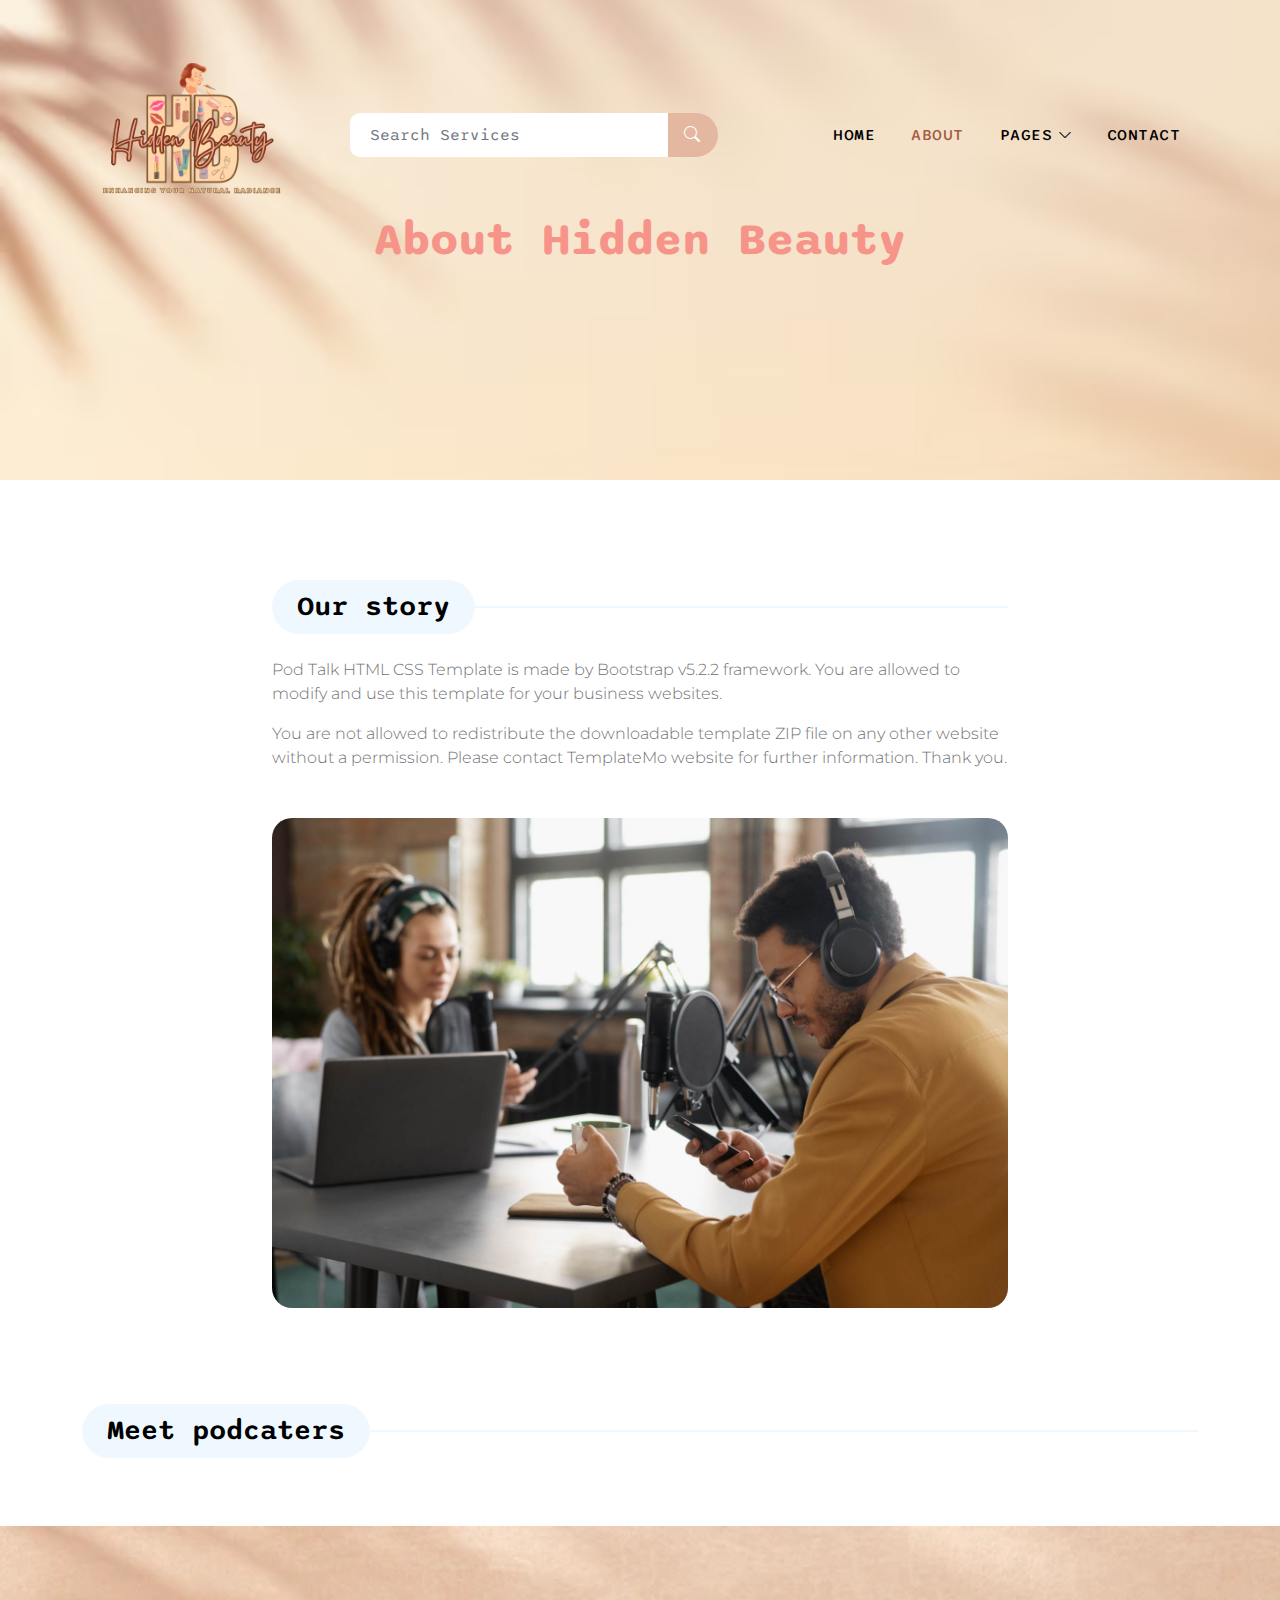
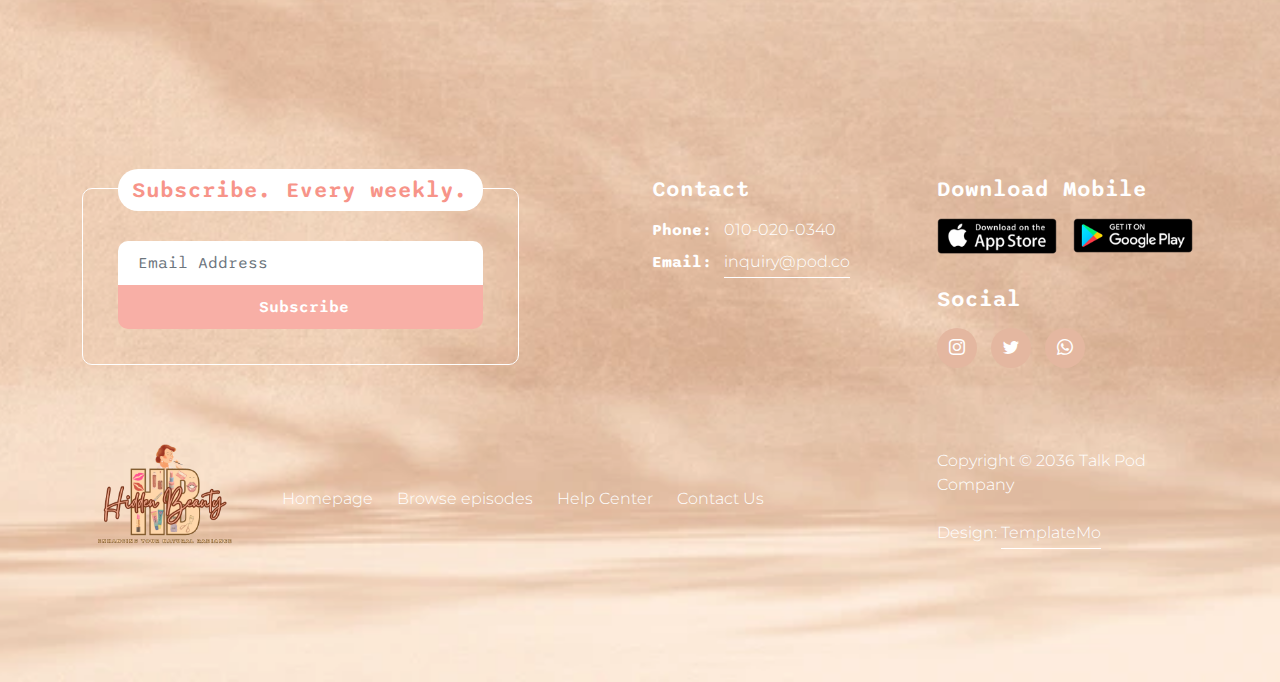
==== about.html @ 70df58f6 "Add files via upload" ====
<!doctype html>
<html lang="en">
    <head>
        <meta charset="utf-8">
        <meta name="viewport" content="width=device-width, initial-scale=1">

        <meta name="description" content="">
        <meta name="author" content="">

        <title>About Hidden Beauty</title>

        <!-- CSS FILES -->        
        <link rel="preconnect" href="https://fonts.googleapis.com">
        
        <link rel="preconnect" href="https://fonts.gstatic.com" crossorigin>

        <link href="https://fonts.googleapis.com/css2?family=Montserrat:wght@300;400&family=Sono:wght@200;300;400;500;700&display=swap" rel="stylesheet">
                        
        <link rel="stylesheet" href="css/bootstrap.min.css">

        <link rel="stylesheet" href="css/bootstrap-icons.css">

        <link rel="stylesheet" href="css/owl.carousel.min.css">
        
        <link rel="stylesheet" href="css/owl.theme.default.min.css">

        <link href="css/hb.css" rel="stylesheet">

    </head>
    
    <body>

        <main>

            <nav class="navbar navbar-expand-lg">
                <div class="container">
                    <a class="navbar-brand me-lg-5 me-0" href="index.html">
                        <img src="images/logo.png" class="logo-image img-fluid" alt="templatemo pod talk">
                    </a>

                    <form action="#" method="get" class="custom-form search-form flex-fill me-3" role="search">
                        <div class="input-group input-group-lg">    
                            <input name="search" type="search" class="form-control" id="search" placeholder="Search Services" aria-label="Search">

                            <button type="submit" class="form-control" id="submit">
                                <i class="bi-search"></i>
                            </button>
                        </div>
                    </form>
    
                    <button class="navbar-toggler" type="button" data-bs-toggle="collapse" data-bs-target="#navbarNav" aria-controls="navbarNav" aria-expanded="false" aria-label="Toggle navigation">
                        <span class="navbar-toggler-icon"></span>
                    </button>
    
                    <div class="collapse navbar-collapse" id="navbarNav">
                        <ul class="navbar-nav ms-lg-auto">
                            <li class="nav-item">
                                <a class="nav-link" href="index.html">Home</a>
                            </li>

                            <li class="nav-item">
                                <a class="nav-link active" href="about.html">About</a>
                            </li>

                            <li class="nav-item dropdown">
                                <a class="nav-link dropdown-toggle" href="#" id="navbarLightDropdownMenuLink" role="button" data-bs-toggle="dropdown" aria-expanded="false">Pages</a>

                                <ul class="dropdown-menu dropdown-menu-light" aria-labelledby="navbarLightDropdownMenuLink">
                                    <li><a class="dropdown-item" href="listing-page.html">Services Page</a></li>

                                    <li><a class="dropdown-item" href="detail-page.html">Detail Page</a></li>
                                </ul>
                            </li>
    
                            <li class="nav-item">
                                <a class="nav-link" href="contact.html">Contact</a>
                            </li>
                        </ul>

                        
                    </div>
                </div>
            </nav>


            <header class="site-header d-flex flex-column justify-content-center align-items-center">
                <div class="container">
                    <div class="row">

                        <div class="col-lg-12 col-12 text-center">

                            <h2 class="mb-0">About Hidden Beauty</h2>
                        </div>

                    </div>
                </div>
            </header>
            

            <section class="about-section section-padding" id="section_2">
                <div class="container">
                    <div class="row">

                        <div class="col-lg-8 col-12 mx-auto">
                            <div class="pb-5 mb-5">
                                <div class="section-title-wrap mb-4">
                                    <h4 class="section-title">Our story</h4>
                                </div>

                                <p>Pod Talk HTML CSS Template is made by Bootstrap v5.2.2 framework. You are allowed to modify and use this template for your business websites.</p>

                                <p>You are not allowed to redistribute the downloadable template ZIP file on any other website without a permission. Please contact TemplateMo website for further information. Thank you.</p>

                                <img src="images/medium-shot-young-people-recording-podcast.jpg" class="about-image mt-5 img-fluid" alt="">
                            </div>
                        </div>

                        <div class="col-lg-12 col-12">
                            <div class="section-title-wrap mb-5">
                                <h4 class="section-title">Meet podcaters</h4>
                            </div>
                        </div>
                        
                        <div class="col-lg-3 col-md-6 col-12 mb-4 mb-lg-0">
                            <div class="team-thumb bg-white shadow-lg">
                                <img src="images/profile/cute-smiling-woman-outdoor-portrait.jpg" class="about-image img-fluid" alt="">

                                <div class="team-info">
                                    <h4 class="mb-2">
                                        Taylor
                                        <img src="images/verified.png" class="verified-image img-fluid" alt="">
                                    </h4>

                                    <span class="badge">Modeling</span>

                                    <span class="badge">Fashion</span>
                                </div>

                                <div class="social-share">
                                        <ul class="social-icon">
                                            <li class="social-icon-item">
                                                <a href="#" class="social-icon-link bi-twitter"></a>
                                            </li>

                                            <li class="social-icon-item">
                                                <a href="#" class="social-icon-link bi-facebook"></a>
                                            </li>

                                            <li class="social-icon-item">
                                                <a href="#" class="social-icon-link bi-pinterest"></a>
                                            </li>
                                        </ul>
                                    </div>
                            </div>
                        </div>

                        <div class="col-lg-3 col-md-6 col-12 mb-4 mb-lg-0">
                            <div class="team-thumb bg-white shadow-lg">
                                <img src="images/profile/handsome-asian-man-listening-music-through-headphones.jpg" class="about-image img-fluid" alt="">

                                <div class="team-info">
                                    <h4 class="mb-2">
                                        William
                                        <img src="images/verified.png" class="verified-image img-fluid" alt="">
                                    </h4>

                                    <span class="badge">Creative</span>

                                    <span class="badge">Design</span>
                                </div>

                                <div class="social-share">
                                    <ul class="social-icon">
                                        <li class="social-icon-item">
                                            <a href="#" class="social-icon-link bi-twitter"></a>
                                        </li>

                                        <li class="social-icon-item">
                                            <a href="#" class="social-icon-link bi-facebook"></a>
                                        </li>

                                        <li class="social-icon-item">
                                            <a href="#" class="social-icon-link bi-pinterest"></a>
                                        </li>
                                    </ul>
                                </div>
                            </div>
                        </div>

                        <div class="col-lg-3 col-md-6 col-12 mb-4 mb-lg-0 mb-md-0">
                            <div class="team-thumb bg-white shadow-lg">
                                <img src="images/profile/smart-attractive-asian-glasses-male-standing-smile-with-freshness-joyful-casual-blue-shirt-portrait-white-background.jpg" class="about-image img-fluid" alt="">

                                <div class="team-info">
                                    <h4 class="mb-2">
                                        Chan
                                        <img src="images/verified.png" class="verified-image img-fluid" alt="">
                                    </h4>

                                    <span class="badge">Education</span>
                                </div>

                                <div class="social-share">
                                        <ul class="social-icon">
                                            <li class="social-icon-item">
                                                <a href="#" class="social-icon-link bi-linkedin"></a>
                                            </li>

                                            <li class="social-icon-item">
                                                <a href="#" class="social-icon-link bi-whatsapp"></a>
                                            </li>
                                        </ul>
                                    </div>
                            </div>
                        </div>

                        <div class="col-lg-3 col-md-6 col-12">
                            <div class="team-thumb bg-white shadow-lg">
                                <img src="images/profile/smiling-business-woman-with-folded-hands-against-white-wall-toothy-smile-crossed-arms.jpg" class="about-image img-fluid" alt="">

                                <div class="team-info">
                                    <h4 class="mb-2">
                                        Candice
                                        <img src="images/verified.png" class="verified-image img-fluid" alt="">
                                    </h4>

                                    <span class="badge">Storytelling</span>

                                    <span class="badge">Business</span>
                                </div>

                                <div class="social-share">
                                    <ul class="social-icon">
                                        <li class="social-icon-item">
                                            <a href="#" class="social-icon-link bi-twitter"></a>
                                        </li>

                                        <li class="social-icon-item">
                                            <a href="#" class="social-icon-link bi-facebook"></a>
                                        </li>
                                    </ul>
                                </div>
                            </div>
                        </div>

                    </div>
                </div>
            </section>
        </main>


        <footer class="site-footer">
            <div class="container">
                <div class="row">

                    <div class="col-lg-6 col-12 mb-5 mb-lg-0">
                        <div class="subscribe-form-wrap">
                            <h6>Subscribe. Every weekly.</h6>

                            <form class="custom-form subscribe-form" action="#" method="get" role="form">
                                <input type="email" name="subscribe-email" id="subscribe-email" pattern="[^ @]*@[^ @]*" class="form-control" placeholder="Email Address" required="">

                                <div class="col-lg-12 col-12">
                                    <button type="submit" class="form-control" id="submit">Subscribe</button>
                                </div>
                            </form>
                        </div>
                    </div>

                    <div class="col-lg-3 col-md-6 col-12 mb-4 mb-md-0 mb-lg-0">
                        <h6 class="site-footer-title mb-3">Contact</h6>

                        <p class="mb-2"><strong class="d-inline me-2">Phone:</strong> 010-020-0340</p>

                        <p>
                            <strong class="d-inline me-2">Email:</strong>
                            <a href="#">inquiry@pod.co</a> 
                        </p>
                    </div>

                    <div class="col-lg-3 col-md-6 col-12">
                        <h6 class="site-footer-title mb-3">Download Mobile</h6>

                        <div class="site-footer-thumb mb-4 pb-2">
                            <div class="d-flex flex-wrap">
                                <a href="#">
                                    <img src="images/app-store.png" class="me-3 mb-2 mb-lg-0 img-fluid" alt="">
                                </a>

                                <a href="#">
                                    <img src="images/play-store.png" class="img-fluid" alt="">
                                </a>
                            </div>
                        </div>

                        <h6 class="site-footer-title mb-3">Social</h6>

                        <ul class="social-icon">
                            <li class="social-icon-item">
                                <a href="#" class="social-icon-link bi-instagram"></a>
                            </li>

                            <li class="social-icon-item">
                                <a href="#" class="social-icon-link bi-twitter"></a>
                            </li>

                            <li class="social-icon-item">
                                <a href="#" class="social-icon-link bi-whatsapp"></a>
                            </li>
                        </ul>
                    </div>

                </div>
            </div>

            <div class="container pt-5">
                <div class="row align-items-center">

                    <div class="col-lg-2 col-md-3 col-12">
                        <a class="navbar-brand" href="index.html">
                            <img src="images/logo.png" class="logo-image img-fluid" alt="templatemo pod talk">
                        </a>
                    </div>

                    <div class="col-lg-7 col-md-9 col-12">
                        <ul class="site-footer-links">
                            <li class="site-footer-link-item">
                                <a href="#" class="site-footer-link">Homepage</a>
                            </li>

                            <li class="site-footer-link-item">
                                <a href="#" class="site-footer-link">Browse episodes</a>
                            </li>

                            <li class="site-footer-link-item">
                                <a href="#" class="site-footer-link">Help Center</a>
                            </li>

                            <li class="site-footer-link-item">
                                <a href="#" class="site-footer-link">Contact Us</a>
                            </li>
                        </ul>
                    </div>

                    <div class="col-lg-3 col-12">
                        <p class="copyright-text mb-0">Copyright © 2036 Talk Pod Company
                        <br><br>
                        Design: <a rel="nofollow" href="https://templatemo.com/page/1" target="_parent">TemplateMo</a></p>
                    </div>
                </div>
            </div>
        </footer>


        <!-- JAVASCRIPT FILES -->
        <script src="js/jquery.min.js"></script>
        <script src="js/bootstrap.bundle.min.js"></script>
        <script src="js/owl.carousel.min.js"></script>
        <script src="js/custom.js"></script>

    </body>
</html>
---- css/hb.css ----
/*

TemplateMo 584 Pod Talk

https://templatemo.com/tm-584-pod-talk

*/



/*---------------------------------------
  CUSTOM PROPERTIES ( VARIABLES )             
-----------------------------------------*/
:root {
  --white-color:                  #ffffff;
  --primary-color:                #F79489;
  --secondary-color:              #E4B7A0;
  --section-bg-color:             #f0f8ff;
  --custom-btn-bg-color:          #F8AFA6;
  --custom-btn-bg-hover-color:    #DE847B;
  --dark-color:                   #000000;
  --p-color:                      #717275;
  --border-color:                 #A45C40;
  --link-hover-color:             #C38370;
 
  

  --body-font-family:             'Montserrat', sans-serif;
  --title-font-family:            'Sono', sans-serif;

  --h1-font-size:                 58px;
  --h2-font-size:                 46px;
  --h3-font-size:                 32px;
  --h4-font-size:                 28px;
  --h5-font-size:                 24px;
  --h6-font-size:                 22px;
  --p-font-size:                  16px;
  --menu-font-size:               14px;

  --border-radius-large:          100px;
  --border-radius-medium:         20px;
  --border-radius-small:          10px;

  --font-weight-light:            300;
  --font-weight-normal:           400;
  --font-weight-medium:           500;
  --font-weight-semibold:         600;
  --font-weight-bold:             700;
}

body {
  background-color: var(--white-color);
  font-family: var(--body-font-family); 
}


/*---------------------------------------
  TYPOGRAPHY               
-----------------------------------------*/

h2,
h3,
h4,
h5,
h6 {
  color: var(--dark-color);
}

h1,
h2,
h3,
h4,
h5,
h6 {
  font-family: var(--title-font-family); 
  font-weight: var(--font-weight-semibold);
}

h1 {
  font-size: var(--h1-font-size);
  font-weight: var(--font-weight-bold);
 
 
}

h2 {
  font-size: var(--h2-font-size);
  font-weight: var(--font-weight-bold);
}

h3 {
  font-size: var(--h3-font-size);
}

h4 {
  font-size: var(--h4-font-size);
}

h5 {
  font-size: var(--h5-font-size);
}

h6 {
  font-size: var(--h6-font-size);
}

p {
  color: var(--p-color);
  font-size: var(--p-font-size);
  font-weight: var(--font-weight-light);
}

ul li {
  color: var(--p-color);
  font-size: var(--p-font-size);
  font-weight: var(--font-weight-light);
}

a, 
button {
  touch-action: manipulation;
  transition: all 0.3s;
}

a {
  display: inline-block;
  color: var(--primary-color);
  text-decoration: none;
}

a:hover {
  color: var(--link-hover-color);
}

b,
strong {
  font-weight: var(--font-weight-bold);
}

::selection {
  background-color: var(--primary-color);
  color: var(--white-color);
}


/*---------------------------------------
  SECTION               
-----------------------------------------*/
.section-title-wrap {
  position: relative;
}

.section-title-wrap::after {
  content: "";
  background: var(--section-bg-color);
  width: 100%;
  height: 2px;
  position: absolute;
  top: 50%;
  left: 50%;
  transform: translate(-50%, -50%);
  pointer-events: none;
}

.section-title {
  background: var(--section-bg-color);
  border-radius: var(--border-radius-large);
  display: inline-block;
  position: relative;
  z-index: 2;
  margin-bottom: 0;
  padding: 10px 25px;
}

.section-padding {
  padding-top: 100px;
  padding-bottom: 100px;
}

main {
  position: relative;
  z-index: 1;
}

.section-bg {
  background-color: var(--section-bg-color);
}

.section-overlay {
  background-color: var(--primary-color);
  position: absolute;
  top: 0;
  left: 0;
  pointer-events: none;
  width: 100%;
  height: 100%;
  opacity: 0.85;
}

.section-overlay + .container {
  position: relative;
}


/*---------------------------------------
  CUSTOM ICON COLOR               
-----------------------------------------*/
.custom-icon {
  color: var(--primary-color);
}


/*---------------------------------------
  CUSTOM BUTTON               
-----------------------------------------*/
.custom-btn {
  background: var(--custom-btn-bg-color);
  border: 2px solid transparent;
  border-radius: var(--border-radius-large);
  color: var(--white-color);
  font-family: var(--title-font-family);
  font-size: var(--p-font-size);
  font-weight: var(--font-weight-semibold);
  line-height: normal;
  transition: all 0.3s;
  padding: 10px 20px;
}

.custom-btn:hover {
  background: var(--custom-btn-bg-hover-color);
  color: var(--white-color);
}

.custom-border-btn {
  background: transparent;
  border: 2px solid var(--custom-btn-bg-color);
  color: var(--custom-btn-bg-color);
}

.custom-border-btn:hover {
  background: var(--custom-btn-bg-color);
  border-color: transparent;
  color: var(--primary-color);
}

.custom-btn-bg-white {
  border-color: var(--white-color);
  color: var(--white-color);
}


/*---------------------------------------
  SITE HEADER              
-----------------------------------------*/
.site-header {
  background-image: url('../images/banner4.avif'), linear-gradient(#f78ce1, #FFFFFF);;
  background-repeat: no-repeat;
  background-size: cover;
  background-position: center;
  min-height: 480px;
  position: relative;
}

.site-header h2 {
  color: var(--primary-color);
}


/*---------------------------------------
  NAVIGATION              
-----------------------------------------*/
.navbar {
  background-color: transparent;
  position: absolute;
  top: 0;
  right: 0;
  left: 0;
  z-index: 9;
  padding-top: 20px;
  padding-bottom: 20px;
}

.navbar .navbar-brand,
.navbar .navbar-brand:hover {
  color: var(--white-color);
}

.navbar .logo-image {
  width: 220px;
}

.logo-image {
  width: 220px;
  height: auto;
}

.navbar-brand,
.navbar-brand:hover {
  font-size: var(--h3-font-size);
  font-weight: var(--font-weight-bold);
  display: inline-block;
}

.navbar-brand span {
  font-family: var(--title-font-family);
}

.navbar-nav .nav-link {
  display: inline-block;
  color: var(--dark-color);
  font-family: var(--title-font-family); 
  font-size: var(--p-font-size);
  font-weight: var(--font-weight-medium);
  text-transform: uppercase;
  letter-spacing: 0.5px;
  position: relative;
  padding-top: 15px;
  padding-bottom: 15px;
}

.navbar-expand-lg .navbar-nav .nav-link {
  padding-right: 18px;
  padding-left: 18px;
}

.navbar-nav .nav-link.active, 
.navbar-nav .nav-link:hover {
  color: var(--border-color);
}

.navbar .dropdown-menu {
  background: var(--white-color);
  box-shadow: 0 1rem 3rem rgba(0,0,0,.175);
  border: 0;
  display: inherit;
  opacity: 0;
  min-width: 9rem;
  margin-top: 20px;
  padding: 13px 0 10px 0;
  transition: all 0.3s;
  pointer-events: none;
}

.navbar .dropdown-menu::before {
  content: "";
  width: 0;
  height: 0;
  border-left: 20px solid transparent;
  border-right: 20px solid transparent;
  border-bottom: 15px solid var(--white-color);
  position: absolute;
  top: -10px;
  left: 10px;
}

.navbar .dropdown-item {
  display: inline-block;
  color: var(--p-bg-color);
  font-family: var(--title-font-family); 
  font-size: var(--menu-font-size);
  font-weight: var(--font-weight-medium);
  text-transform: uppercase;
  letter-spacing: 0.5px;
  position: relative;
}

.navbar .dropdown-item.active, 
.navbar .dropdown-item:active,
.navbar .dropdown-item:focus, 
.navbar .dropdown-item:hover {
  background: transparent;
  color: var(--secondary-color);
}

.navbar .dropdown-toggle::after {
  content: "\f282";
  display: inline-block;
  font-family: bootstrap-icons !important;
  font-size: var(--menu-font-size);
  font-style: normal;
  font-weight: normal !important;
  font-variant: normal;
  text-transform: none;
  line-height: 1;
  vertical-align: -.125em;
  -webkit-font-smoothing: antialiased;
  -moz-osx-font-smoothing: grayscale;
  position: relative;
  left: 2px;
  border: 0;
}

@media screen and (min-width: 992px) {
  .navbar .dropdown:hover .dropdown-menu {
    opacity: 1;
    margin-top: 0;
    pointer-events: auto;
  }
}

.navbar .custom-border-btn {
  border-color: var(--white-color);
  color: var(--white-color);
}

.navbar .custom-border-btn:hover {
  background: var(--white-color);
  color: var(--secondary-color);
}

.navbar-toggler {
  border: 0;
  padding: 0;
  cursor: pointer;
  margin: 0;
  width: 30px;
  height: 35px;
  outline: none;
}

.navbar-toggler:focus {
  outline: none;
  box-shadow: none;
}

.navbar-toggler[aria-expanded="true"] .navbar-toggler-icon {
  background: transparent;
}

.navbar-toggler[aria-expanded="true"] .navbar-toggler-icon:before,
.navbar-toggler[aria-expanded="true"] .navbar-toggler-icon:after {
  transition: top 300ms 50ms ease, -webkit-transform 300ms 350ms ease;
  transition: top 300ms 50ms ease, transform 300ms 350ms ease;
  transition: top 300ms 50ms ease, transform 300ms 350ms ease, -webkit-transform 300ms 350ms ease;
  top: 0;
}

.navbar-toggler[aria-expanded="true"] .navbar-toggler-icon:before {
  transform: rotate(45deg);
}

.navbar-toggler[aria-expanded="true"] .navbar-toggler-icon:after {
  transform: rotate(-45deg);
}

.navbar-toggler .navbar-toggler-icon {
  background: var(--white-color);
  transition: background 10ms 300ms ease;
  display: block;
  width: 30px;
  height: 2px;
  position: relative;
}

.navbar-toggler .navbar-toggler-icon:before,
.navbar-toggler .navbar-toggler-icon:after {
  transition: top 300ms 350ms ease, -webkit-transform 300ms 50ms ease;
  transition: top 300ms 350ms ease, transform 300ms 50ms ease;
  transition: top 300ms 350ms ease, transform 300ms 50ms ease, -webkit-transform 300ms 50ms ease;
  position: absolute;
  right: 0;
  left: 0;
  background: var(--white-color);
  width: 30px;
  height: 2px;
  content: '';
}

.navbar-toggler .navbar-toggler-icon::before {
  top: -8px;
}

.navbar-toggler .navbar-toggler-icon::after {
  top: 8px;
}


/*---------------------------------------
  CAROUSEL        
-----------------------------------------*/
.hero-section {
  background-image: url('../images/banner4.avif'), linear-gradient(#eb3f98, #FFFFFF);
  background-repeat: no-repeat;
  background-size: 108% 76%;
  background-position: top;
  padding-top: 200px;
}

.owl-carousel {
  text-align: center;
}

.owl-carousel-image {
  display: block;
}

.owl-carousel .owl-item .owl-carousel-verified-image {
  display: inline-block;
  width: 30px;
  height: auto;
  position: relative;
  right: 5px;
}

.verified-image {
  display: inline-block;
  width: 20px;
  height: auto;
}

.owl-carousel .owl-item {
  opacity: 0.35;
}

.owl-carousel .owl-item.active.center {
  opacity: 1;
}

.owl-carousel-info-wrap {
  border-radius: var(--border-radius-medium);
  position: relative;
  overflow: hidden;
  text-align: left;
}

.owl-carousel-info {
  background-color: var(--section-bg-color);
  box-shadow: 0 1rem 3rem rgba(0,0,0,.175);
  position: absolute;
  bottom: 0;
  right: 0;
  left: 0;
  padding: 30px;
}

.badge {
  background-color: var(--custom-btn-bg-color);
  font-family: var(--title-font-family);
  border-radius: var(--border-radius-large);
  color: var(--white-color);
  padding-bottom: 5px;
}

.owl-carousel-info-wrap .social-share,
.team-thumb .social-share {
  position: absolute;
  right: 0;
  bottom: 0;
}

.owl-carousel-info-wrap .social-icon,
.team-thumb .social-icon {
  opacity: 0;
  transition: all 0.3s ease;
  transform: translateX(0);
  padding-right: 20px;
  padding-left: 20px;
}

.owl-carousel .owl-item.active.center .owl-carousel-info-wrap:hover .social-icon,
.team-thumb:hover .social-icon {
  transform: translateY(-100%);
  opacity: 1;
}

.owl-carousel-info-wrap .social-icon-item,
.owl-carousel-info-wrap .social-icon-link,
.team-thumb .social-icon-item,
.team-thumb .social-icon-link {
  display: block;
  margin-bottom: 10px;
  margin-left: auto;
}

.owl-carousel-info-wrap .social-icon-link {
  margin-top: 5px;
  margin-bottom: 5px;
}

.owl-carousel .owl-dots {
  background-color: var(--white-color);
  box-shadow: 0 1rem 3rem rgba(0,0,0,.175);
  border-radius: var(--border-radius-large);
  display: inline-block;
  margin: auto;
  margin-top: 40px;
  padding: 15px 25px;
  padding-bottom: 7px;
}

.owl-theme .owl-nav.disabled+.owl-dots {
  margin-top: 40px;
}

.owl-theme .owl-dots .owl-dot.active span, 
.owl-theme .owl-dots .owl-dot:hover span {
  background: var(--secondary-color);
}


/*---------------------------------------
  CUSTOM BLOCK              
-----------------------------------------*/
.custom-block {
  border: 2px solid var(--primary-color);
  border-radius: var(--border-radius-medium);
  position: relative;
  overflow: hidden;
  padding: 30px;
  transition: all 0.3s ease;
}

.custom-block:hover {
  background: var(--white-color);
  box-shadow: 0 1rem 3rem rgba(0,0,0,.175);
  border-color: transparent;
  transform: translateY(-3px);
}

.custom-block-info {
  display: block;
  padding: 10px 20px;
  padding-bottom: 0;
}

.custom-block-image-wrap {
  position: relative;
  display: block;
  height: 100%;
}

.custom-block-image-wrap > a {
  display: block;
}

.custom-block-image {
  border-radius: var(--border-radius-medium);
  display: block;
  width: 112px;
  height: 112px;
  object-fit: cover;
}

.custom-block-image-detail-page .custom-block-image {
  width: 100%;
  height: 212px;
}

.custom-block .custom-block-icon {
  position: absolute;
  top: 50%;
  left: 50%;
  transform: translate(-50%, -50%);
}

.custom-block-icon-wrap {
  border-radius: var(--border-radius-medium);
  position: relative;
  overflow: hidden;
}

.custom-block-icon-wrap .section-overlay {
  opacity: 0.25;
}

.custom-block-btn-group {
  position: absolute;
  bottom: 0;
  right: 0;
  left: 0;
  margin: 20px;
}

.custom-block-btn-group .custom-block-icon {
  position: relative;
  top: 0;
  left: 0;
  transform: none;
}

.custom-block-icon {
  background: var(--primary-color);
  border-radius: var(--border-radius-medium);
  font-size: var(--p-font-size);
  color: var(--white-color);
  text-align: center;
  width: 32.5px;
  height: 32.5px;
  line-height: 32.5px;
  transition: all 0.3s;
}

.custom-block-icon:hover {
  background: var(--secondary-color);
  color: var(--white-color);
}

.custom-block .custom-btn {
  font-size: var(--menu-font-size);
  padding: 7px 15px;
}

.custom-block .custom-block-info + div .badge {
  background-color: var(--dark-color);
  color: var(--white-color);
  border-radius: 50px !important;
  font-size: var(--menu-font-size);
  display: flex;
  justify-content: center;
  text-align: center;
  width: 40px;
  height: 40px;
  line-height: 30px;
  margin-top: 5px;
  margin-bottom: 5px;
}

.custom-block .custom-block-info + div .badge:hover {
  background-color: var(--secondary-color);
}

.custom-block-full {
  background-color: var(--section-bg-color);
  border-color: transparent;
}

.custom-block-full:hover {
  border-color: var(--primary-color);
}

.custom-block-full .custom-block-info {
  padding: 20px;
  padding-bottom: 0;
}

.custom-block-full .custom-block-image {
  width: 100%;
  height: 210px;
}

.custom-block-full .social-share {
  position: absolute;
  top: 0;
  right: 0;
  margin: 50px;
}

.custom-block-top small {
  color: var(--p-color);
  font-family: var(--title-font-family);
}

.custom-block-top .badge {
  background-color: var(--secondary-color);
  color: var(--white-color);
  display: inline-block;
  vertical-align: middle;
  height: 26.64px;
  line-height: 20px;
}

.custom-block-bottom a:hover span {
  color: var(--primary-color);
}

.custom-block-bottom a span {
  font-family: var(--title-font-family);
  color: var(--p-color);
  text-transform: uppercase;
  margin-left: 3px;
}

.custom-block-overlay {
  border-color: transparent;
  padding: 0;
}

.custom-block-overlay .custom-block-image {
  margin: auto;
  width: 100%;
  height: 210px;
  transition: all 0.3s;
}

.custom-block-overlay:hover .custom-block-image {
  padding: 15px;
  padding-bottom: 0;
}

.custom-block-overlay-info {
  padding: 15px 20px 20px 20px;
}


/*---------------------------------------
  PROIFLE BLOCK               
-----------------------------------------*/
.profile-block {
  margin-top: 10px;
}

.profile-block-image {
  border-radius: var(--border-radius-large);
  width: 50px;
  height: 50px;
  object-fit: cover;
  margin-right: 10px;
}

.profile-block p strong {
  display: block;
  font-family: var(--title-font-family);
}

.profile-detail-block {
  border: 1px solid #dee2e6;
  border-radius: var(--border-radius-large);
  padding: 25px 35px;
}

.profile-detail-block p {
  margin-bottom: 0;
}


/*---------------------------------------
  ABOUT & TEAM SECTION               
-----------------------------------------*/
.about-image {
  border-radius: var(--border-radius-medium);
  display: block;
}

.team-thumb {
  border-radius: var(--border-radius-medium);
  position: relative;
  overflow: hidden;
}

.team-info {
  background-color: var(--white-color);
  position: absolute;
  bottom: 0;
  right: 0;
  left: 0;
  padding: 30px;
}


/*---------------------------------------
  PAGINATION               
-----------------------------------------*/
.pagination {
  border: 1px solid #dee2e6;
  border-radius: var(--border-radius-large);
  padding: 20px;
}

.page-link {
  border: 0;
  border-radius: var(--border-radius-small);
  color: var(--p-color);
  font-family: var(--title-font-family);
  margin: 0 5px;
  padding: 10px 20px;
}

.page-link:hover,
.page-item:first-child .page-link:hover,
.page-item:last-child .page-link:hover {
  background-color: var(--secondary-color);
  color: var(--white-color);
}

.page-item:first-child .page-link {
  margin-right: 10px;
}

.active>.page-link, .page-link.active {
  background-color: var(--secondary-color);
  border-color: var(--secondary-color);
}


/*---------------------------------------
  CONTACT               
-----------------------------------------*/
.contact-info p strong {
  font-family: var(--title-font-family);
  min-width: 90px;
}

.contact-info p a {
  color: var(--p-color);
  border-bottom: 1px solid;
  padding-bottom: 3px;
}

.contact-info p a:hover {
  color: var(--secondary-color);
}

.google-map {
  border-radius: var(--border-radius-medium);
}

.contact-form .form-floating>textarea {
  border-radius: var(--border-radius-medium);
  height: 150px;
}


/*---------------------------------------
  SUBSCRIBE FORM               
-----------------------------------------*/
.subscribe-form-wrap {
  border: 1px solid var(--white-color);
  border-radius: var(--border-radius-small);
  width: 80%;
  position: relative;
  top: 12px;
  padding: 35px;
}

.subscribe-form-wrap h6 {
  background: var(--white-color);
  border-radius: var(--border-radius-medium);
  color: var(--primary-color);
  text-align: center;
  position: relative;
  bottom: 55px;
  margin-bottom: -25px;
  padding: 8px;
}

.subscribe-form #subscribe-email {
  border: 0;
  border-radius: 10px 10px 0 0;
  margin-bottom: 0;
}

.subscribe-form #submit {
  border-radius: 0 0 10px 10px;
}


/*---------------------------------------
  CUSTOM FORM               
-----------------------------------------*/
.custom-form .form-control {
  border-radius: var(--border-radius-small);
  color: var(--p-color);
  font-family: var(--title-font-family);
  font-size: var(--p-font-size);
  margin-bottom: 24px;
  padding-top: 10px;
  padding-bottom: 10px;
  padding-left: 20px;
  outline: none;
}

.form-floating>label {
  padding-left: 20px;
}

.custom-form button[type="submit"] {
  background: var(--custom-btn-bg-color);
  border: none;
  border-radius: var(--border-radius-large);
  color: var(--white-color);
  font-family: var(--title-font-family);
  font-size: var(--p-font-size);
  font-weight: var(--font-weight-semibold);
  transition: all 0.3s;
  margin-bottom: 0;
}

.custom-form button[type="submit"]:hover,
.custom-form button[type="submit"]:focus {
  background: var(--custom-btn-bg-hover-color);
  border-color: transparent;
}


/*---------------------------------------
  SEARCH FORM               
-----------------------------------------*/
.search-form .form-control {
  border: 0;
  margin-bottom: 0;
}

.search-form button[type="submit"] {
  background: var(--secondary-color);
  border-color: var(--secondary-color);
  max-width: 50px;
  height: 100%;
  padding-left: 15px;
}

.search-form button[type="submit"]:hover {
  background: var(--primary-color);
}


/*---------------------------------------
  SITE FOOTER              
-----------------------------------------*/
.site-footer {
  background-image: url('../images/footer.webp'), linear-gradient(#FFFFFF, #f0459b);
  background-repeat: no-repeat;
  background-size: cover;
  background-position: center;
  margin-top: -80px;
  padding-top: 100px;
  padding-bottom: 150px;
}

.site-footer > .container {
  position: relative;
  top: 50px;
  padding-top: 100px;
}

.site-footer-title,
.site-footer p {
  color: var(--white-color);
}

.site-footer p strong {
  font-family: var(--title-font-family);
}

.site-footer p a {
  color: var(--white-color);
  border-bottom: 1px solid;
  padding-bottom: 3px;
}

.site-footer p a:hover {
  color: var(--secondary-color);
}

.site-footer-thumb a img {
  display: block;
  width: 120px;
  min-width: 120px;
  height: auto;
}

.site-footer-links {
  margin-bottom: 0;
  padding-left: 0;
}

.site-footer-link-item {
  display: inline-block;
  list-style: none;
  margin-right: 10px;
  margin-left: 10px;
}

.site-footer-link {
  color: var(--white-color);
  font-size: var(--p-font-size);
  line-height: inherit;
}


/*---------------------------------------
  SOCIAL ICON               
-----------------------------------------*/
.social-icon {
  margin: 0;
  padding: 0;
}

.social-icon-item {
  list-style: none;
  display: inline-block;
  vertical-align: top;
}

.social-icon-link {
  background: var(--secondary-color);
  border-radius: var(--border-radius-large);
  color: var(--white-color);
  font-size: var(--p-font-size);
  display: block;
  margin-right: 10px;
  text-align: center;
  width: 40px;
  height: 40px;
  line-height: 40px;
  transition: background 0.2s, color 0.2s;
}

.social-icon-link:hover {
  background: var(--primary-color);
  color: var(--white-color);
}


/*---------------------------------------
  RESPONSIVE STYLES               
-----------------------------------------*/
@media screen and (min-width: 2160px) {
	.hero-section {
	  background-size: 100% 90%;
	  /* T o o p l a t e . c o m   C u s t o m i z e d */
	}
}


@media screen and (min-width: 1600px) {
  .site-footer {
    padding-top: 250px;
  }
}

@media screen and (max-width: 1240px) {
	.hero-section {
	  background-size: 116%;
	  /* T o o p l a t e . c o m   C u s t o m i z e d */
	}
}

@media screen and (max-width: 991px) {
  h1 {
    font-size: 48px;
  }

  h2 {
    font-size: 36px;
  }

  h3 {
    font-size: 32px;
  }

  h4 {
    font-size: 28px;
  }

  h5 {
    font-size: 20px;
  }

  h6 {
    font-size: 18px;
  }
  
  .hero-section {
	  background-size: 160% 66%; 
	  /* T o o p l a t e . c o m   C u s t o m i z e d */
	}

  .section-padding {
    padding-top: 50px;
    padding-bottom: 50px;
  }

  .navbar-nav {
    background-color: var(--primary-color);
    border-radius: var(--border-radius-medium);
    padding: 30px;
  }

  .navbar-nav .nav-link {
    padding: 5px 0;
  }

  .navbar-nav .dropdown-menu {
    position: relative;
    left: 10px;
    opacity: 1;
    pointer-events: auto;
    max-width: 155px;
    margin-top: 10px;
    margin-bottom: 15px;
  }

  .navbar-expand-lg .navbar-nav {
    padding-bottom: 20px;
  }

  .nav-tabs .nav-link:first-child {
    margin-right: 5px;
  }

  .nav-tabs .nav-link {
    font-size: var(--copyright-font-size);
    padding: 10px;
  }

  .copyright-text {
    text-align: center;
  }

  .site-footer {
    margin-top: -200px;
    padding-top: 200px;
    padding-bottom: 100px;
  }
}

@media screen and (max-width: 540px) {
	.hero-section {
  		background-size: 180% 65%;
		/* T o o p l a t e . c o m   C u s t o m i z e d */
	}

  .custom-block .custom-block-top {
    flex-direction: column;
  }

  .custom-block .custom-block-top small:last-child {
    margin-top: 10px;
    margin-bottom: 10px;
  }
}

@media screen and (max-width: 480px) {
  h1 {
    font-size: 36px;
  }

  h2 {
    font-size: 28px;
  }

  h3 {
    font-size: 26px;
  }

  h4 {
    font-size: 22px;
  }

  h5 {
    font-size: 20px;
  }
}

@media screen and (max-width: 414px) {
  .search-form {
    max-width: 200px;
  }

}
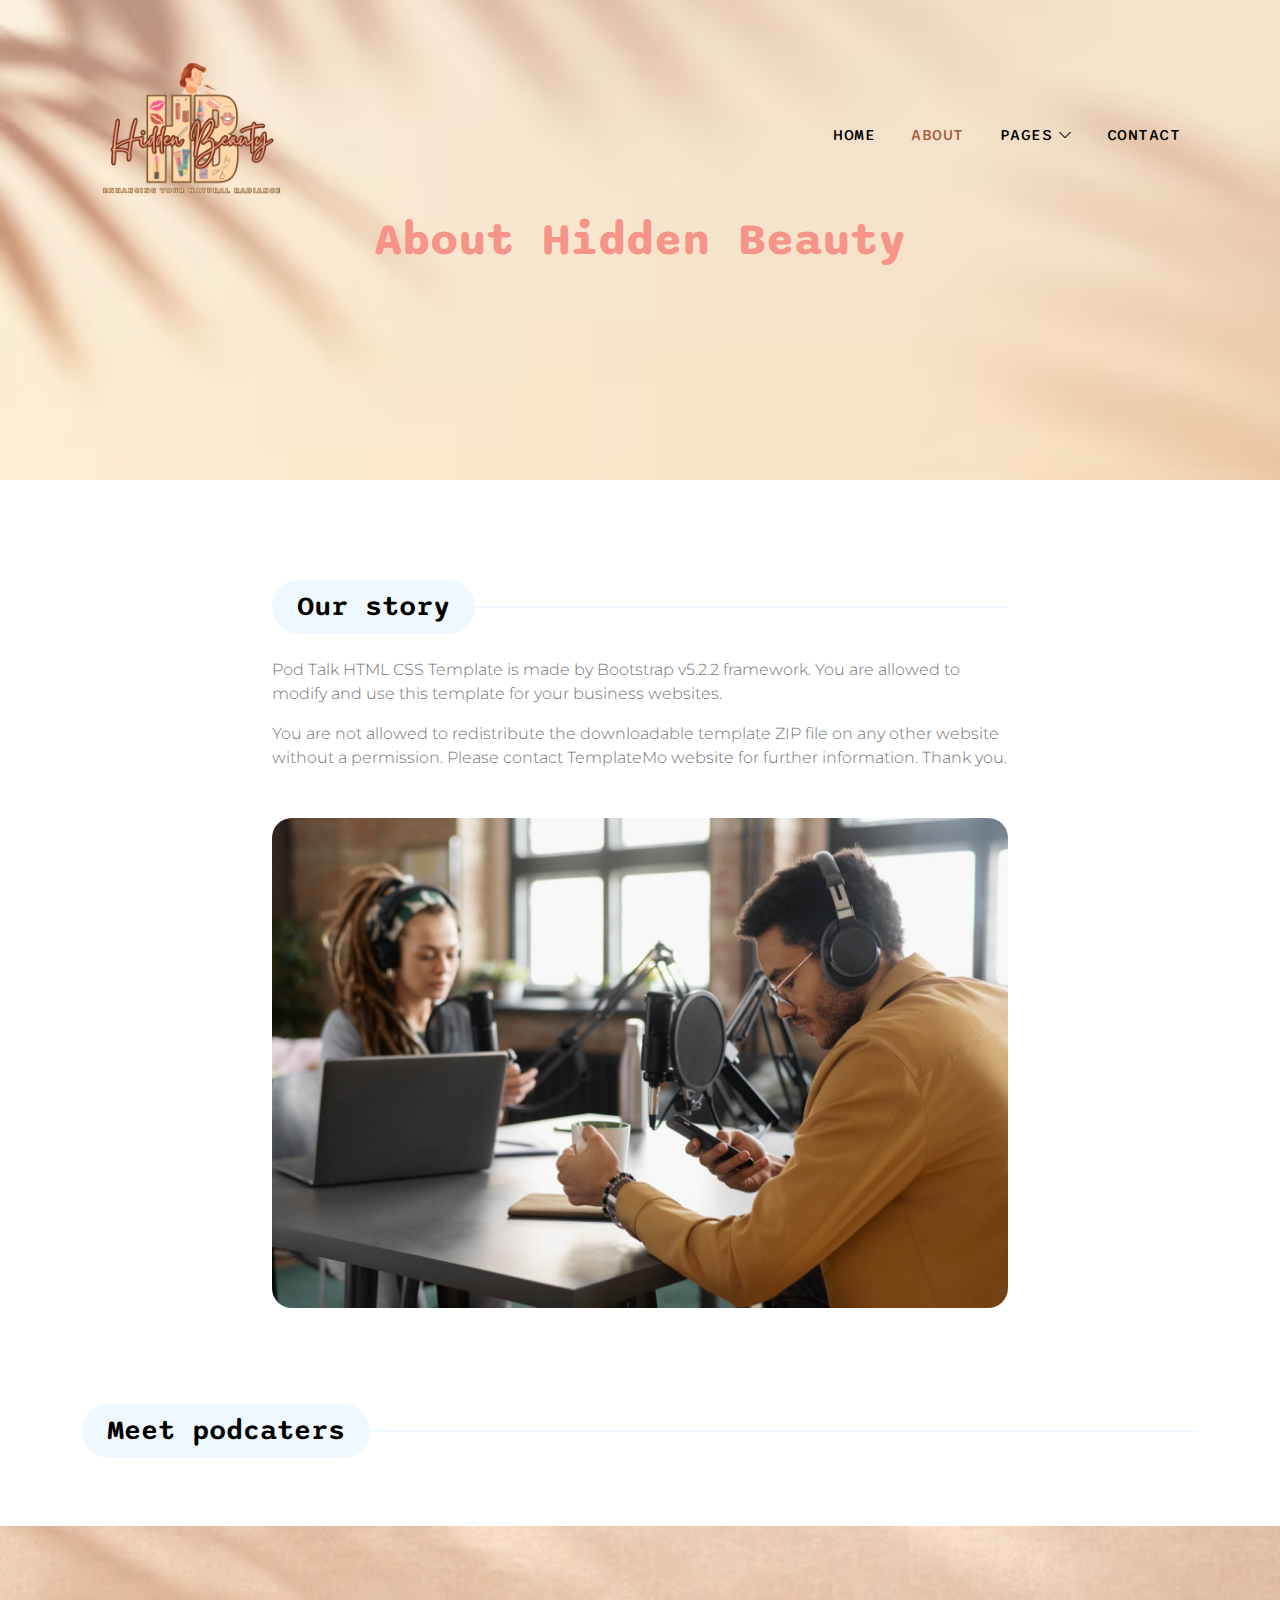
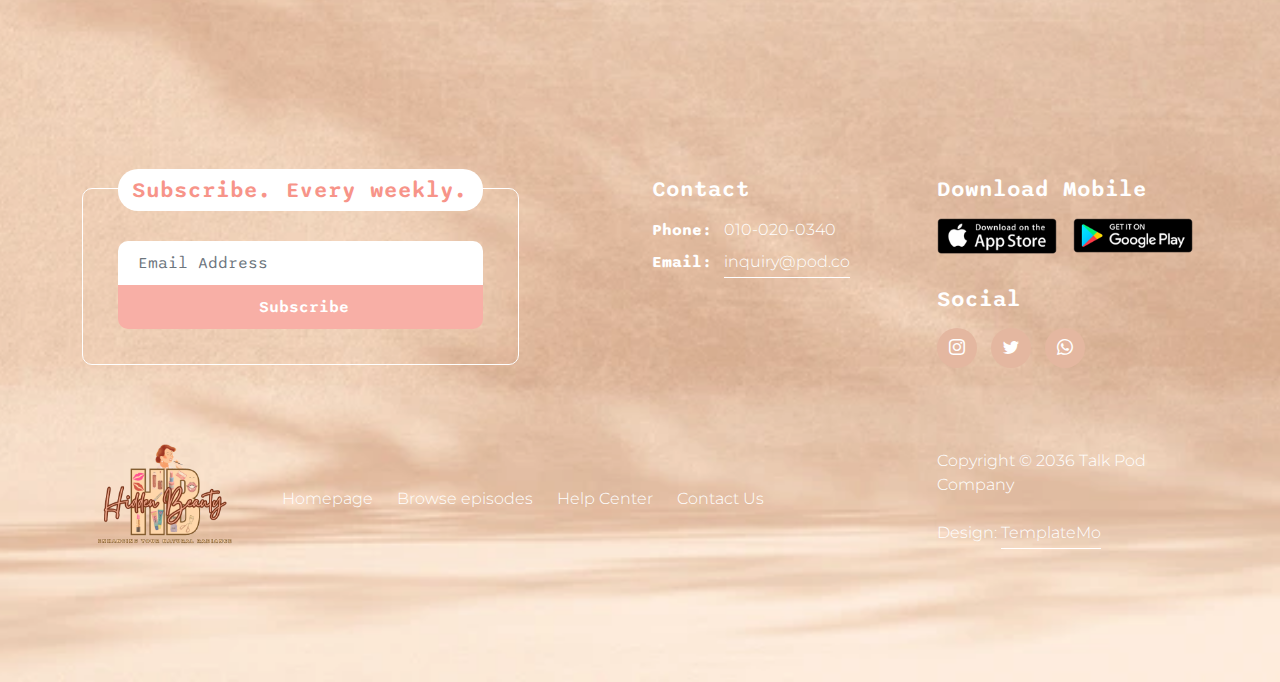
==== commit ab782978: "Update about.html" ====
--- a/about.html
+++ b/about.html
@@ -1,11 +1,7 @@
 <!doctype html>
 <html lang="en">
     <head>
-        <meta charset="utf-8">
-        <meta name="viewport" content="width=device-width, initial-scale=1">
-
-        <meta name="description" content="">
-        <meta name="author" content="">
+      
 
         <title>About Hidden Beauty</title>
 
@@ -38,15 +34,7 @@
                         <img src="images/logo.png" class="logo-image img-fluid" alt="templatemo pod talk">
                     </a>
 
-                    <form action="#" method="get" class="custom-form search-form flex-fill me-3" role="search">
-                        <div class="input-group input-group-lg">    
-                            <input name="search" type="search" class="form-control" id="search" placeholder="Search Services" aria-label="Search">
-
-                            <button type="submit" class="form-control" id="submit">
-                                <i class="bi-search"></i>
-                            </button>
-                        </div>
-                    </form>
+                   
     
                     <button class="navbar-toggler" type="button" data-bs-toggle="collapse" data-bs-target="#navbarNav" aria-controls="navbarNav" aria-expanded="false" aria-label="Toggle navigation">
                         <span class="navbar-toggler-icon"></span>
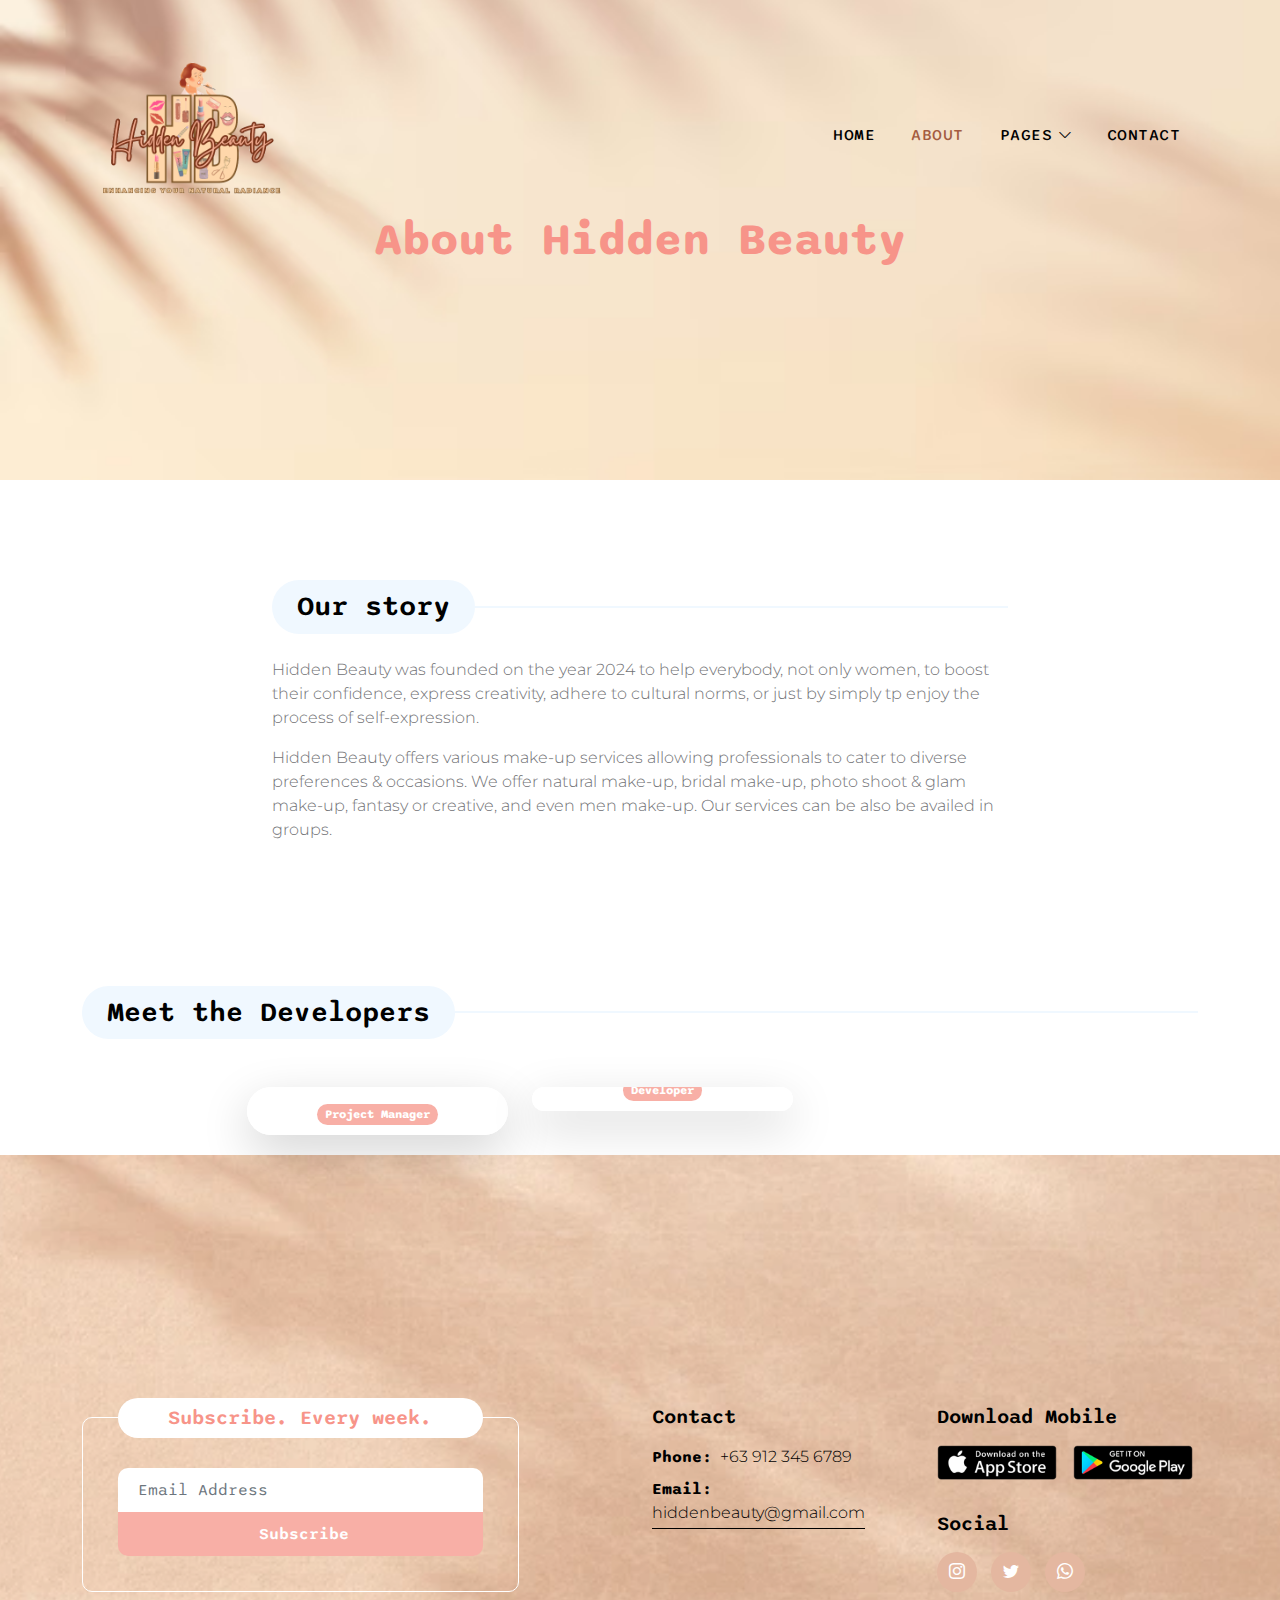
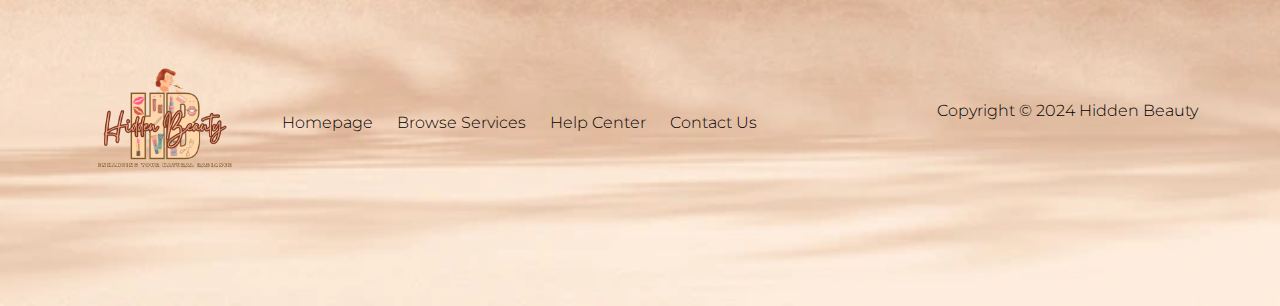
==== commit 6f668a6d: "Add files via upload" ====
--- a/about.html
+++ b/about.html
@@ -1,350 +1,338 @@
 <!doctype html>
 <html lang="en">
-    <head>
-      
-
-        <title>About Hidden Beauty</title>
-
-        <!-- CSS FILES -->        
-        <link rel="preconnect" href="https://fonts.googleapis.com">
-        
-        <link rel="preconnect" href="https://fonts.gstatic.com" crossorigin>
-
-        <link href="https://fonts.googleapis.com/css2?family=Montserrat:wght@300;400&family=Sono:wght@200;300;400;500;700&display=swap" rel="stylesheet">
-                        
-        <link rel="stylesheet" href="css/bootstrap.min.css">
-
-        <link rel="stylesheet" href="css/bootstrap-icons.css">
-
-        <link rel="stylesheet" href="css/owl.carousel.min.css">
-        
-        <link rel="stylesheet" href="css/owl.theme.default.min.css">
-
-        <link href="css/hb.css" rel="stylesheet">
-
-    </head>
-    
-    <body>
-
-        <main>
-
-            <nav class="navbar navbar-expand-lg">
-                <div class="container">
-                    <a class="navbar-brand me-lg-5 me-0" href="index.html">
+
+<head>
+
+
+    <title>About Hidden Beauty</title>
+
+    <!-- CSS FILES -->
+    <link rel="preconnect" href="https://fonts.googleapis.com">
+
+    <link rel="preconnect" href="https://fonts.gstatic.com" crossorigin>
+
+    <link
+        href="https://fonts.googleapis.com/css2?family=Montserrat:wght@300;400&family=Sono:wght@200;300;400;500;700&display=swap"
+        rel="stylesheet">
+
+    <link rel="stylesheet" href="css/bootstrap.min.css">
+
+    <link rel="stylesheet" href="css/bootstrap-icons.css">
+
+    <link rel="stylesheet" href="css/owl.carousel.min.css">
+
+    <link rel="stylesheet" href="css/owl.theme.default.min.css">
+
+    <link href="css/hb.css" rel="stylesheet">
+
+</head>
+
+<body>
+
+    <main>
+
+        <nav class="navbar navbar-expand-lg">
+            <div class="container">
+                <a class="navbar-brand me-lg-5 me-0" href="index.html">
+                    <img src="images/logo.png" class="logo-image img-fluid" alt="templatemo pod talk">
+                </a>
+
+
+
+                <button class="navbar-toggler" type="button" data-bs-toggle="collapse" data-bs-target="#navbarNav"
+                    aria-controls="navbarNav" aria-expanded="false" aria-label="Toggle navigation">
+                    <span class="navbar-toggler-icon"></span>
+                </button>
+
+                <div class="collapse navbar-collapse" id="navbarNav">
+                    <ul class="navbar-nav ms-lg-auto">
+                        <li class="nav-item">
+                            <a class="nav-link" href="index.html">Home</a>
+                        </li>
+
+                        <li class="nav-item">
+                            <a class="nav-link active" href="about.html">About</a>
+                        </li>
+
+                        <li class="nav-item dropdown">
+                            <a class="nav-link dropdown-toggle" href="#" id="navbarLightDropdownMenuLink" role="button"
+                                data-bs-toggle="dropdown" aria-expanded="false">Pages</a>
+
+                            <ul class="dropdown-menu dropdown-menu-light" aria-labelledby="navbarLightDropdownMenuLink">
+                                <li><a class="dropdown-item" href="listing-page.html">Services Page</a></li>
+
+                                <li><a class="dropdown-item" href="detail-page.html">Detail Page</a></li>
+                            </ul>
+                        </li>
+
+                        <li class="nav-item">
+                            <a class="nav-link" href="contact.html">Contact</a>
+                        </li>
+                    </ul>
+
+
+                </div>
+            </div>
+        </nav>
+
+
+        <header class="site-header d-flex flex-column justify-content-center align-items-center">
+            <div class="container">
+                <div class="row">
+
+                    <div class="col-lg-12 col-12 text-center">
+
+                        <h2 class="mb-0">About Hidden Beauty</h2>
+                    </div>
+
+                </div>
+            </div>
+        </header>
+
+
+        <section class="about-section section-padding" id="section_2">
+            <div class="container">
+                <div class="row">
+
+                    <div class="col-lg-8 col-12 mx-auto">
+                        <div class="pb-5 mb-5">
+                            <div class="section-title-wrap mb-4">
+                                <h4 class="section-title">Our story</h4>
+                            </div>
+
+                            <p>Hidden Beauty was founded on the year 2024 to help everybody, not only women, to boost
+                                their confidence, express creativity, adhere to cultural norms, or just by simply tp
+                                enjoy the process of self-expression.</p>
+
+                            <p>Hidden Beauty offers various make-up services allowing professionals to cater to diverse
+                                preferences & occasions. We offer natural make-up, bridal make-up, photo shoot & glam
+                                make-up, fantasy or creative, and even men make-up. Our services can be also be availed
+                                in groups.</p>
+
+                            <img src="images/group.jpg" class="about-image mt-5 img-fluid" alt="">
+                        </div>
+                    </div>
+
+                    <div class="col-lg-12 col-12">
+                        <div class="section-title-wrap mb-5">
+                            <h4 class="section-title">Meet the Developers</h4>
+                        </div>
+                    </div>
+
+
+                    <div class="col-lg-3 col-md-6 col-12 mb-4 mb-lg-0">
+                        <div class="team-thumb bg-white shadow-lg">
+                            <img src="images/profile/pat.jpg" class="about-image img-fluid" alt="">
+
+                            <div class="team-info">
+                                <h4 class="mb-2">
+                                    Patrick Mariano
+                                    <img src="images/verified.png" class="verified-image img-fluid" alt="">
+                                </h4>
+
+                                <span class="badge">Project Manager</span>
+
+                            </div>
+                            <br>
+                            <br>
+
+                            <div class="social-share">
+                                <ul class="social-icon">
+                                    <li class="social-icon-item">
+                                        <a href="#" class="social-icon-link bi-twitter"></a>
+                                    </li>
+
+                                    <li class="social-icon-item">
+                                        <a href="#" class="social-icon-link bi-facebook"></a>
+                                    </li>
+
+                                    <li class="social-icon-item">
+                                        <a href="#" class="social-icon-link bi-pinterest"></a>
+                                    </li>
+                                </ul>
+                            </div>
+                        </div>
+                    </div>
+
+                    <div class="col-lg-3 col-md-6 col-12 mb-4 mb-lg-0">
+                        <div class="team-thumb bg-white shadow-lg">
+                            <img src="images/profile/tine.jpg" class="about-image img-fluid" alt="">
+
+                            <div class="team-info">
+                                <h4 class="mb-2">
+                                    Kristine Joy Dacquil
+                                    <img src="images/verified.png" class="verified-image img-fluid" alt="">
+                                </h4>
+
+                                <span class="badge">Developer</span>
+
+                            </div>
+                            <br>
+
+                            <div class="social-share">
+                                <ul class="social-icon">
+                                    <li class="social-icon-item">
+                                        <a href="#" class="social-icon-link bi-twitter"></a>
+                                    </li>
+
+                                    <li class="social-icon-item">
+                                        <a href="#" class="social-icon-link bi-facebook"></a>
+                                    </li>
+
+                                    <li class="social-icon-item">
+                                        <a href="#" class="social-icon-link bi-pinterest"></a>
+                                    </li>
+                                </ul>
+                            </div>
+                        </div>
+                    </div>
+
+                    <div class="col-lg-3 col-md-6 col-12 mb-4 mb-lg-0 mb-md-0">
+                        <div class="team-thumb bg-white shadow-lg">
+                            <img src="images/profile/cheena.jpg" class="about-image img-fluid" alt="">
+
+                            <div class="team-info">
+                                <h4 class="mb-2">
+                                    Cheena Maxine Silva
+                                    <img src="images/verified.png" class="verified-image img-fluid" alt="">
+                                </h4>
+
+                                <span class="badge">Designer</span>
+                            </div>
+
+
+                            <div class="social-share">
+                                <ul class="social-icon">
+                                    <li class="social-icon-item">
+                                        <a href="#" class="social-icon-link bi-linkedin"></a>
+                                    </li>
+
+                                    <li class="social-icon-item">
+                                        <a href="#" class="social-icon-link bi-whatsapp"></a>
+                                    </li>
+                                </ul>
+
+                            </div>
+
+                        </div>
+                    </div>
+                </div>
+            </div>
+        </section>
+    </main>
+
+
+    <!--Footer-->
+    <footer class="site-footer">
+        <div class="container">
+            <div class="row">
+
+                <div class="col-lg-6 col-12 mb-5 mb-lg-0">
+                    <div class="subscribe-form-wrap">
+                        <h6>Subscribe. Every week.</h6>
+
+                        <form class="custom-form subscribe-form" action="#" method="get" role="form">
+                            <input type="email" name="subscribe-email" id="subscribe-email" pattern="[^ @]*@[^ @]*"
+                                class="form-control" placeholder="Email Address" required="">
+
+                            <div class="col-lg-12 col-12">
+                                <button type="submit" class="form-control" id="submit">Subscribe</button>
+                            </div>
+                        </form>
+                    </div>
+                </div>
+
+                <div class="col-lg-3 col-md-6 col-12 mb-4 mb-md-0 mb-lg-0">
+                    <h6 class="site-footer-title mb-3">Contact</h6>
+
+                    <p class="mb-2"><strong class="d-inline me-2">Phone:</strong>+63 912 345 6789</p>
+
+                    <p>
+                        <strong class="d-inline me-2">Email:</strong>
+                        <a href="#">hiddenbeauty@gmail.com</a>
+                    </p>
+                </div>
+
+                <div class="col-lg-3 col-md-6 col-12">
+                    <h6 class="site-footer-title mb-3">Download Mobile</h6>
+
+                    <div class="site-footer-thumb mb-4 pb-2">
+                        <div class="d-flex flex-wrap">
+                            <a href="#">
+                                <img src="images/app-store.png" class="me-3 mb-2 mb-lg-0 img-fluid" alt="">
+                            </a>
+
+                            <a href="#">
+                                <img src="images/play-store.png" class="img-fluid" alt="">
+                            </a>
+                        </div>
+                    </div>
+
+                    <h6 class="site-footer-title mb-3">Social</h6>
+
+                    <ul class="social-icon">
+                        <li class="social-icon-item">
+                            <a href="#" class="social-icon-link bi-instagram"></a>
+                        </li>
+
+                        <li class="social-icon-item">
+                            <a href="#" class="social-icon-link bi-twitter"></a>
+                        </li>
+
+                        <li class="social-icon-item">
+                            <a href="#" class="social-icon-link bi-whatsapp"></a>
+                        </li>
+                    </ul>
+                </div>
+
+            </div>
+        </div>
+
+        <div class="container pt-5">
+            <div class="row align-items-center">
+
+                <div class="col-lg-2 col-md-3 col-12">
+                    <a class="navbar-brand" href="index.html">
                         <img src="images/logo.png" class="logo-image img-fluid" alt="templatemo pod talk">
                     </a>
-
-                   
-    
-                    <button class="navbar-toggler" type="button" data-bs-toggle="collapse" data-bs-target="#navbarNav" aria-controls="navbarNav" aria-expanded="false" aria-label="Toggle navigation">
-                        <span class="navbar-toggler-icon"></span>
-                    </button>
-    
-                    <div class="collapse navbar-collapse" id="navbarNav">
-                        <ul class="navbar-nav ms-lg-auto">
-                            <li class="nav-item">
-                                <a class="nav-link" href="index.html">Home</a>
-                            </li>
-
-                            <li class="nav-item">
-                                <a class="nav-link active" href="about.html">About</a>
-                            </li>
-
-                            <li class="nav-item dropdown">
-                                <a class="nav-link dropdown-toggle" href="#" id="navbarLightDropdownMenuLink" role="button" data-bs-toggle="dropdown" aria-expanded="false">Pages</a>
-
-                                <ul class="dropdown-menu dropdown-menu-light" aria-labelledby="navbarLightDropdownMenuLink">
-                                    <li><a class="dropdown-item" href="listing-page.html">Services Page</a></li>
-
-                                    <li><a class="dropdown-item" href="detail-page.html">Detail Page</a></li>
-                                </ul>
-                            </li>
-    
-                            <li class="nav-item">
-                                <a class="nav-link" href="contact.html">Contact</a>
-                            </li>
-                        </ul>
-
-                        
-                    </div>
-                </div>
-            </nav>
-
-
-            <header class="site-header d-flex flex-column justify-content-center align-items-center">
-                <div class="container">
-                    <div class="row">
-
-                        <div class="col-lg-12 col-12 text-center">
-
-                            <h2 class="mb-0">About Hidden Beauty</h2>
-                        </div>
-
-                    </div>
-                </div>
-            </header>
-            
-
-            <section class="about-section section-padding" id="section_2">
-                <div class="container">
-                    <div class="row">
-
-                        <div class="col-lg-8 col-12 mx-auto">
-                            <div class="pb-5 mb-5">
-                                <div class="section-title-wrap mb-4">
-                                    <h4 class="section-title">Our story</h4>
-                                </div>
-
-                                <p>Pod Talk HTML CSS Template is made by Bootstrap v5.2.2 framework. You are allowed to modify and use this template for your business websites.</p>
-
-                                <p>You are not allowed to redistribute the downloadable template ZIP file on any other website without a permission. Please contact TemplateMo website for further information. Thank you.</p>
-
-                                <img src="images/medium-shot-young-people-recording-podcast.jpg" class="about-image mt-5 img-fluid" alt="">
-                            </div>
-                        </div>
-
-                        <div class="col-lg-12 col-12">
-                            <div class="section-title-wrap mb-5">
-                                <h4 class="section-title">Meet podcaters</h4>
-                            </div>
-                        </div>
-                        
-                        <div class="col-lg-3 col-md-6 col-12 mb-4 mb-lg-0">
-                            <div class="team-thumb bg-white shadow-lg">
-                                <img src="images/profile/cute-smiling-woman-outdoor-portrait.jpg" class="about-image img-fluid" alt="">
-
-                                <div class="team-info">
-                                    <h4 class="mb-2">
-                                        Taylor
-                                        <img src="images/verified.png" class="verified-image img-fluid" alt="">
-                                    </h4>
-
-                                    <span class="badge">Modeling</span>
-
-                                    <span class="badge">Fashion</span>
-                                </div>
-
-                                <div class="social-share">
-                                        <ul class="social-icon">
-                                            <li class="social-icon-item">
-                                                <a href="#" class="social-icon-link bi-twitter"></a>
-                                            </li>
-
-                                            <li class="social-icon-item">
-                                                <a href="#" class="social-icon-link bi-facebook"></a>
-                                            </li>
-
-                                            <li class="social-icon-item">
-                                                <a href="#" class="social-icon-link bi-pinterest"></a>
-                                            </li>
-                                        </ul>
-                                    </div>
-                            </div>
-                        </div>
-
-                        <div class="col-lg-3 col-md-6 col-12 mb-4 mb-lg-0">
-                            <div class="team-thumb bg-white shadow-lg">
-                                <img src="images/profile/handsome-asian-man-listening-music-through-headphones.jpg" class="about-image img-fluid" alt="">
-
-                                <div class="team-info">
-                                    <h4 class="mb-2">
-                                        William
-                                        <img src="images/verified.png" class="verified-image img-fluid" alt="">
-                                    </h4>
-
-                                    <span class="badge">Creative</span>
-
-                                    <span class="badge">Design</span>
-                                </div>
-
-                                <div class="social-share">
-                                    <ul class="social-icon">
-                                        <li class="social-icon-item">
-                                            <a href="#" class="social-icon-link bi-twitter"></a>
-                                        </li>
-
-                                        <li class="social-icon-item">
-                                            <a href="#" class="social-icon-link bi-facebook"></a>
-                                        </li>
-
-                                        <li class="social-icon-item">
-                                            <a href="#" class="social-icon-link bi-pinterest"></a>
-                                        </li>
-                                    </ul>
-                                </div>
-                            </div>
-                        </div>
-
-                        <div class="col-lg-3 col-md-6 col-12 mb-4 mb-lg-0 mb-md-0">
-                            <div class="team-thumb bg-white shadow-lg">
-                                <img src="images/profile/smart-attractive-asian-glasses-male-standing-smile-with-freshness-joyful-casual-blue-shirt-portrait-white-background.jpg" class="about-image img-fluid" alt="">
-
-                                <div class="team-info">
-                                    <h4 class="mb-2">
-                                        Chan
-                                        <img src="images/verified.png" class="verified-image img-fluid" alt="">
-                                    </h4>
-
-                                    <span class="badge">Education</span>
-                                </div>
-
-                                <div class="social-share">
-                                        <ul class="social-icon">
-                                            <li class="social-icon-item">
-                                                <a href="#" class="social-icon-link bi-linkedin"></a>
-                                            </li>
-
-                                            <li class="social-icon-item">
-                                                <a href="#" class="social-icon-link bi-whatsapp"></a>
-                                            </li>
-                                        </ul>
-                                    </div>
-                            </div>
-                        </div>
-
-                        <div class="col-lg-3 col-md-6 col-12">
-                            <div class="team-thumb bg-white shadow-lg">
-                                <img src="images/profile/smiling-business-woman-with-folded-hands-against-white-wall-toothy-smile-crossed-arms.jpg" class="about-image img-fluid" alt="">
-
-                                <div class="team-info">
-                                    <h4 class="mb-2">
-                                        Candice
-                                        <img src="images/verified.png" class="verified-image img-fluid" alt="">
-                                    </h4>
-
-                                    <span class="badge">Storytelling</span>
-
-                                    <span class="badge">Business</span>
-                                </div>
-
-                                <div class="social-share">
-                                    <ul class="social-icon">
-                                        <li class="social-icon-item">
-                                            <a href="#" class="social-icon-link bi-twitter"></a>
-                                        </li>
-
-                                        <li class="social-icon-item">
-                                            <a href="#" class="social-icon-link bi-facebook"></a>
-                                        </li>
-                                    </ul>
-                                </div>
-                            </div>
-                        </div>
-
-                    </div>
-                </div>
-            </section>
-        </main>
-
-
-        <footer class="site-footer">
-            <div class="container">
-                <div class="row">
-
-                    <div class="col-lg-6 col-12 mb-5 mb-lg-0">
-                        <div class="subscribe-form-wrap">
-                            <h6>Subscribe. Every weekly.</h6>
-
-                            <form class="custom-form subscribe-form" action="#" method="get" role="form">
-                                <input type="email" name="subscribe-email" id="subscribe-email" pattern="[^ @]*@[^ @]*" class="form-control" placeholder="Email Address" required="">
-
-                                <div class="col-lg-12 col-12">
-                                    <button type="submit" class="form-control" id="submit">Subscribe</button>
-                                </div>
-                            </form>
-                        </div>
-                    </div>
-
-                    <div class="col-lg-3 col-md-6 col-12 mb-4 mb-md-0 mb-lg-0">
-                        <h6 class="site-footer-title mb-3">Contact</h6>
-
-                        <p class="mb-2"><strong class="d-inline me-2">Phone:</strong> 010-020-0340</p>
-
-                        <p>
-                            <strong class="d-inline me-2">Email:</strong>
-                            <a href="#">inquiry@pod.co</a> 
-                        </p>
-                    </div>
-
-                    <div class="col-lg-3 col-md-6 col-12">
-                        <h6 class="site-footer-title mb-3">Download Mobile</h6>
-
-                        <div class="site-footer-thumb mb-4 pb-2">
-                            <div class="d-flex flex-wrap">
-                                <a href="#">
-                                    <img src="images/app-store.png" class="me-3 mb-2 mb-lg-0 img-fluid" alt="">
-                                </a>
-
-                                <a href="#">
-                                    <img src="images/play-store.png" class="img-fluid" alt="">
-                                </a>
-                            </div>
-                        </div>
-
-                        <h6 class="site-footer-title mb-3">Social</h6>
-
-                        <ul class="social-icon">
-                            <li class="social-icon-item">
-                                <a href="#" class="social-icon-link bi-instagram"></a>
-                            </li>
-
-                            <li class="social-icon-item">
-                                <a href="#" class="social-icon-link bi-twitter"></a>
-                            </li>
-
-                            <li class="social-icon-item">
-                                <a href="#" class="social-icon-link bi-whatsapp"></a>
-                            </li>
-                        </ul>
-                    </div>
-
-                </div>
-            </div>
-
-            <div class="container pt-5">
-                <div class="row align-items-center">
-
-                    <div class="col-lg-2 col-md-3 col-12">
-                        <a class="navbar-brand" href="index.html">
-                            <img src="images/logo.png" class="logo-image img-fluid" alt="templatemo pod talk">
-                        </a>
-                    </div>
-
-                    <div class="col-lg-7 col-md-9 col-12">
-                        <ul class="site-footer-links">
-                            <li class="site-footer-link-item">
-                                <a href="#" class="site-footer-link">Homepage</a>
-                            </li>
-
-                            <li class="site-footer-link-item">
-                                <a href="#" class="site-footer-link">Browse episodes</a>
-                            </li>
-
-                            <li class="site-footer-link-item">
-                                <a href="#" class="site-footer-link">Help Center</a>
-                            </li>
-
-                            <li class="site-footer-link-item">
-                                <a href="#" class="site-footer-link">Contact Us</a>
-                            </li>
-                        </ul>
-                    </div>
-
-                    <div class="col-lg-3 col-12">
-                        <p class="copyright-text mb-0">Copyright © 2036 Talk Pod Company
+                </div>
+
+                <div class="col-lg-7 col-md-9 col-12">
+                    <ul class="site-footer-links">
+                        <li class="site-footer-link-item">
+                            <a href="#" class="site-footer-link">Homepage</a>
+                        </li>
+
+                        <li class="site-footer-link-item">
+                            <a href="#" class="site-footer-link">Browse Services</a>
+                        </li>
+
+                        <li class="site-footer-link-item">
+                            <a href="#" class="site-footer-link">Help Center</a>
+                        </li>
+
+                        <li class="site-footer-link-item">
+                            <a href="#" class="site-footer-link">Contact Us</a>
+                        </li>
+                    </ul>
+                </div>
+
+                <div class="col-lg-3 col-12">
+                    <p class="copyright-text mb-0">Copyright © 2024 Hidden Beauty
                         <br><br>
-                        Design: <a rel="nofollow" href="https://templatemo.com/page/1" target="_parent">TemplateMo</a></p>
-                    </div>
-                </div>
-            </div>
-        </footer>
-
-
-        <!-- JAVASCRIPT FILES -->
-        <script src="js/jquery.min.js"></script>
-        <script src="js/bootstrap.bundle.min.js"></script>
-        <script src="js/owl.carousel.min.js"></script>
-        <script src="js/custom.js"></script>
-
-    </body>
-</html>
+
+                    </p>
+                </div>
+            </div>
+        </div>
+    </footer>
+
+    <!-- JAVASCRIPT FILES -->
+    <script src="js/jquery.min.js"></script>
+    <script src="js/bootstrap.bundle.min.js"></script>
+    <script src="js/owl.carousel.min.js"></script>
+    <script src="js/custom.js"></script>
+
+</body>
+
+</html>--- a/css/hb.css
+++ b/css/hb.css
@@ -33,12 +33,12 @@
   --h3-font-size:                 32px;
   --h4-font-size:                 28px;
   --h5-font-size:                 24px;
-  --h6-font-size:                 22px;
+  --h6-font-size:                 20px;
   --p-font-size:                  16px;
   --menu-font-size:               14px;
 
   --border-radius-large:          100px;
-  --border-radius-medium:         20px;
+  --border-radius-medium:         28px;
   --border-radius-small:          10px;
 
   --font-weight-light:            300;
@@ -530,7 +530,7 @@
   bottom: 0;
   right: 0;
   left: 0;
-  padding: 30px;
+  padding: 10px;
 }
 
 .badge {
@@ -835,6 +835,10 @@
   border-radius: var(--border-radius-medium);
   position: relative;
   overflow: hidden;
+  left: 165px;
+
+  
+  
 }
 
 .team-info {
@@ -843,7 +847,9 @@
   bottom: 0;
   right: 0;
   left: 0;
-  padding: 30px;
+  padding: 10px;
+  text-align: center;
+  
 }
 
 
@@ -1024,7 +1030,7 @@
 
 .site-footer-title,
 .site-footer p {
-  color: var(--white-color);
+  color: var(--dark-color);
 }
 
 .site-footer p strong {
@@ -1032,7 +1038,7 @@
 }
 
 .site-footer p a {
-  color: var(--white-color);
+  color: var(--dark-color);
   border-bottom: 1px solid;
   padding-bottom: 3px;
 }
@@ -1061,7 +1067,7 @@
 }
 
 .site-footer-link {
-  color: var(--white-color);
+  color: var(--dark-color);
   font-size: var(--p-font-size);
   line-height: inherit;
 }
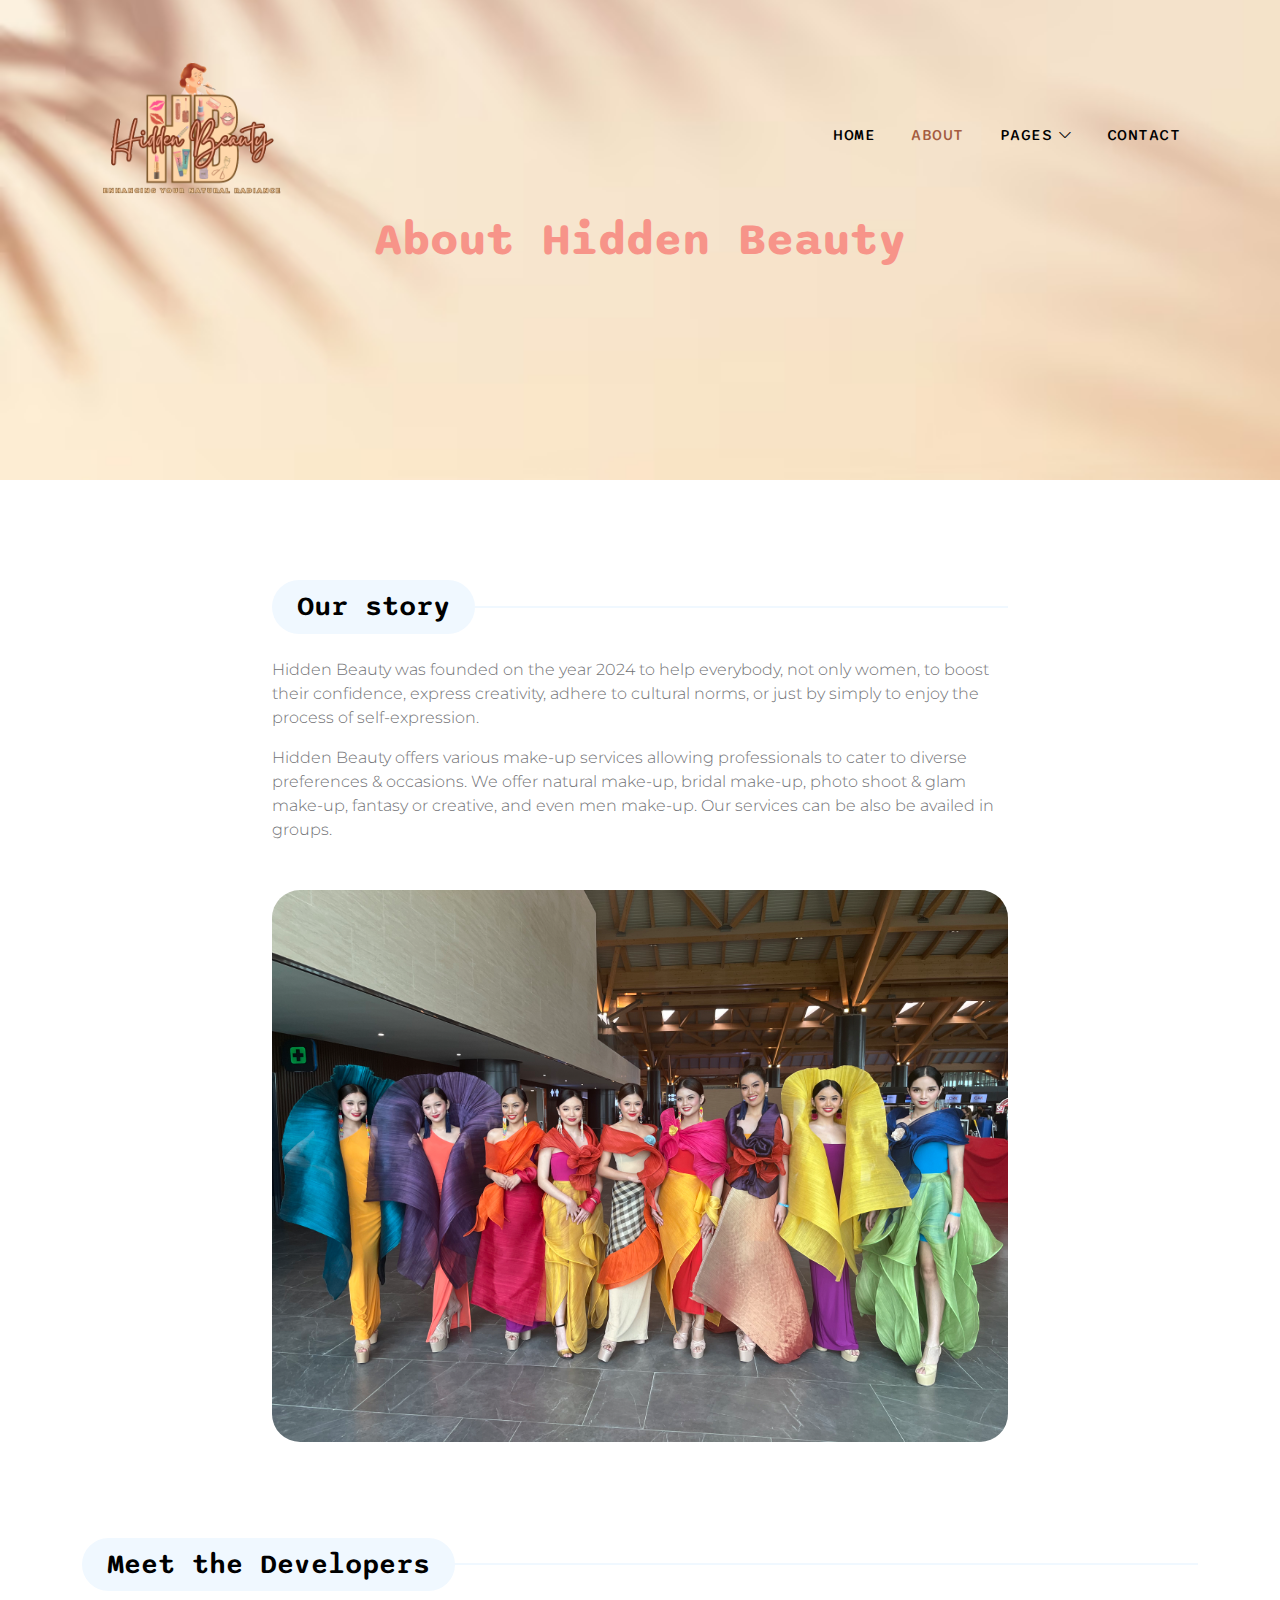
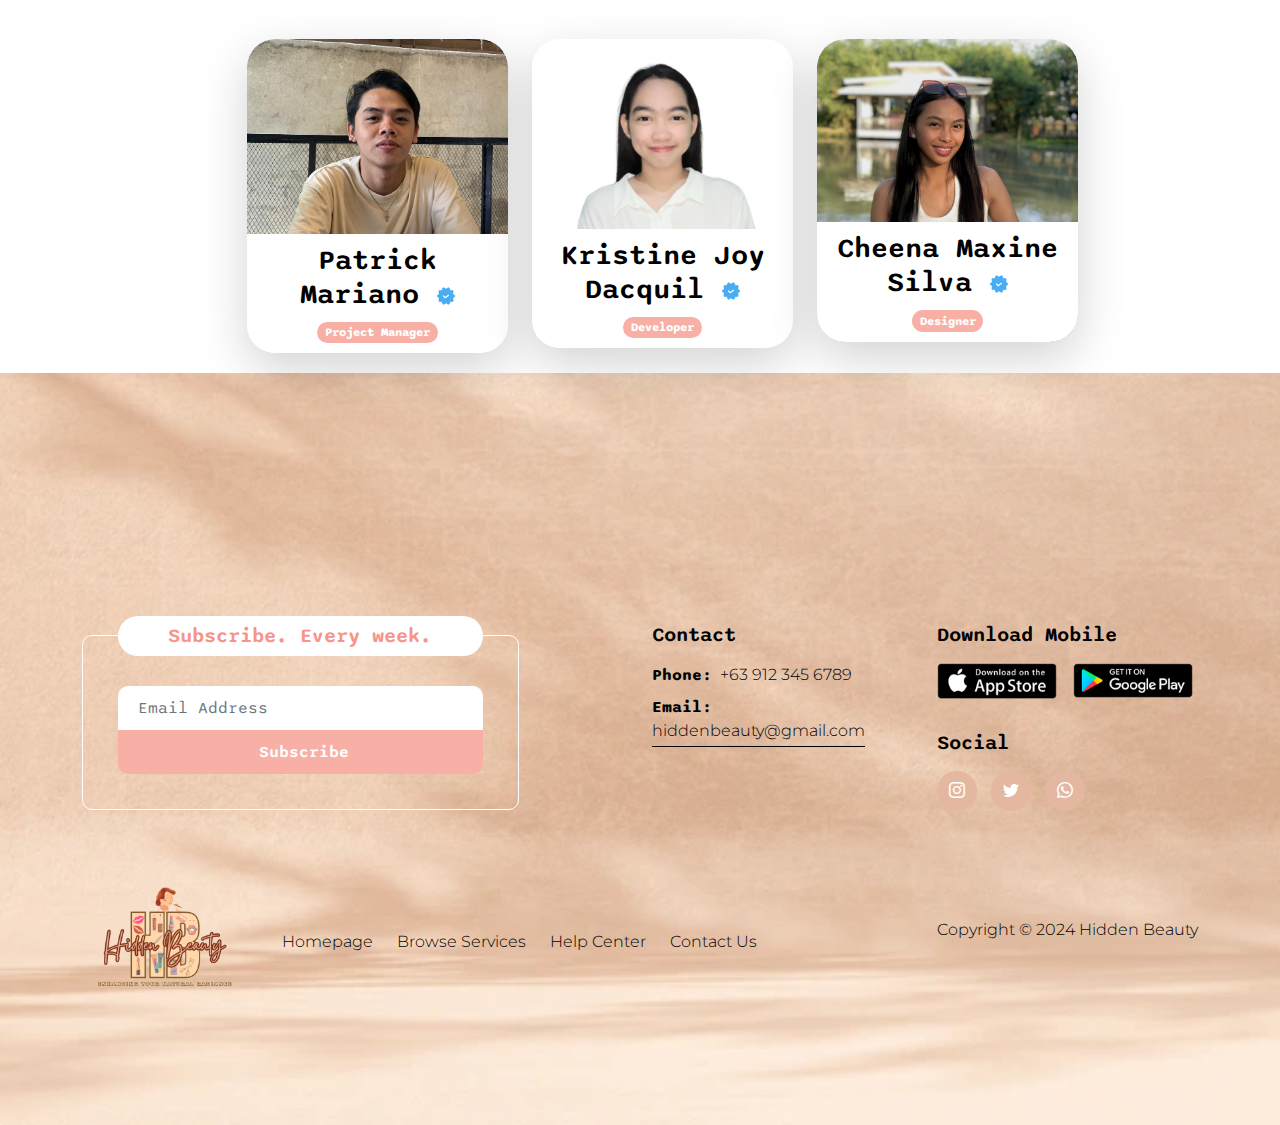
==== commit 2cf65d0c: "Update about.html" ====
--- a/about.html
+++ b/about.html
@@ -101,7 +101,7 @@
                             </div>
 
                             <p>Hidden Beauty was founded on the year 2024 to help everybody, not only women, to boost
-                                their confidence, express creativity, adhere to cultural norms, or just by simply tp
+                                their confidence, express creativity, adhere to cultural norms, or just by simply to
                                 enjoy the process of self-expression.</p>
 
                             <p>Hidden Beauty offers various make-up services allowing professionals to cater to diverse
@@ -335,4 +335,4 @@
 
 </body>
 
-</html>+</html>
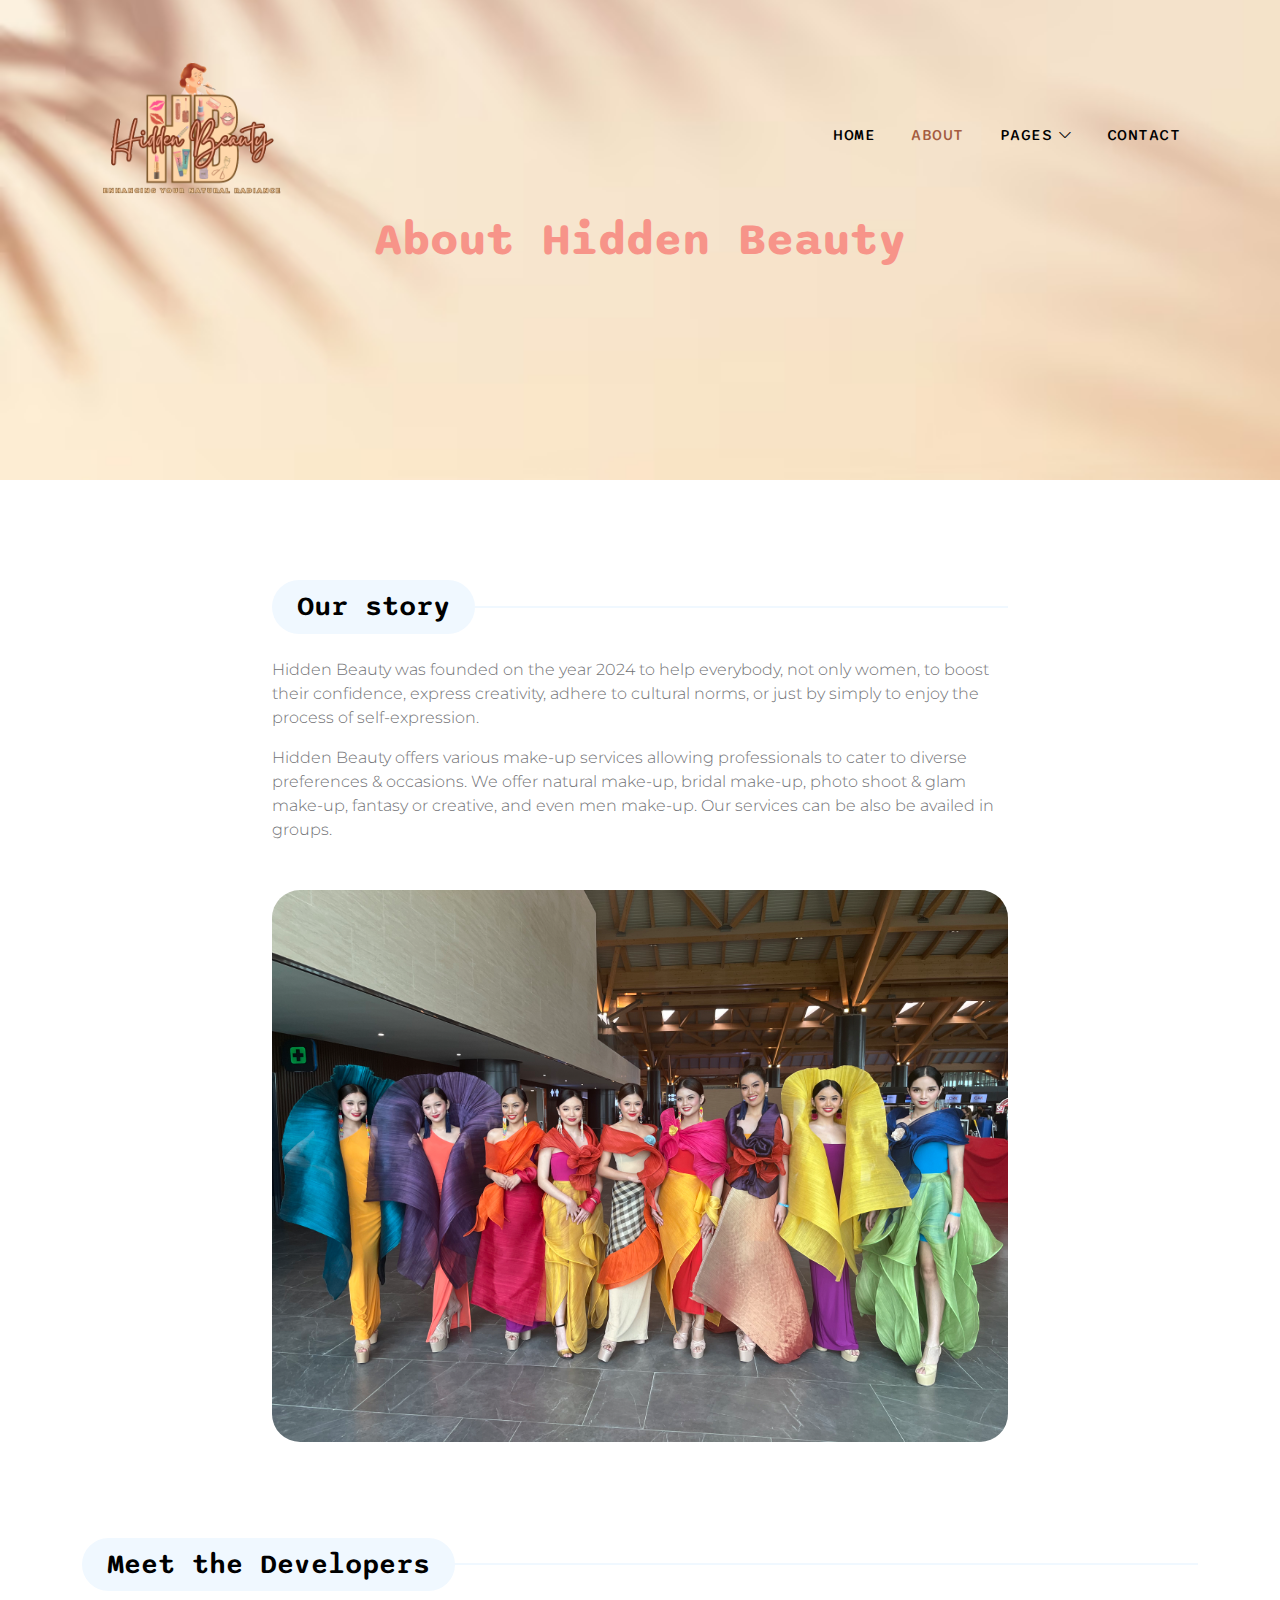
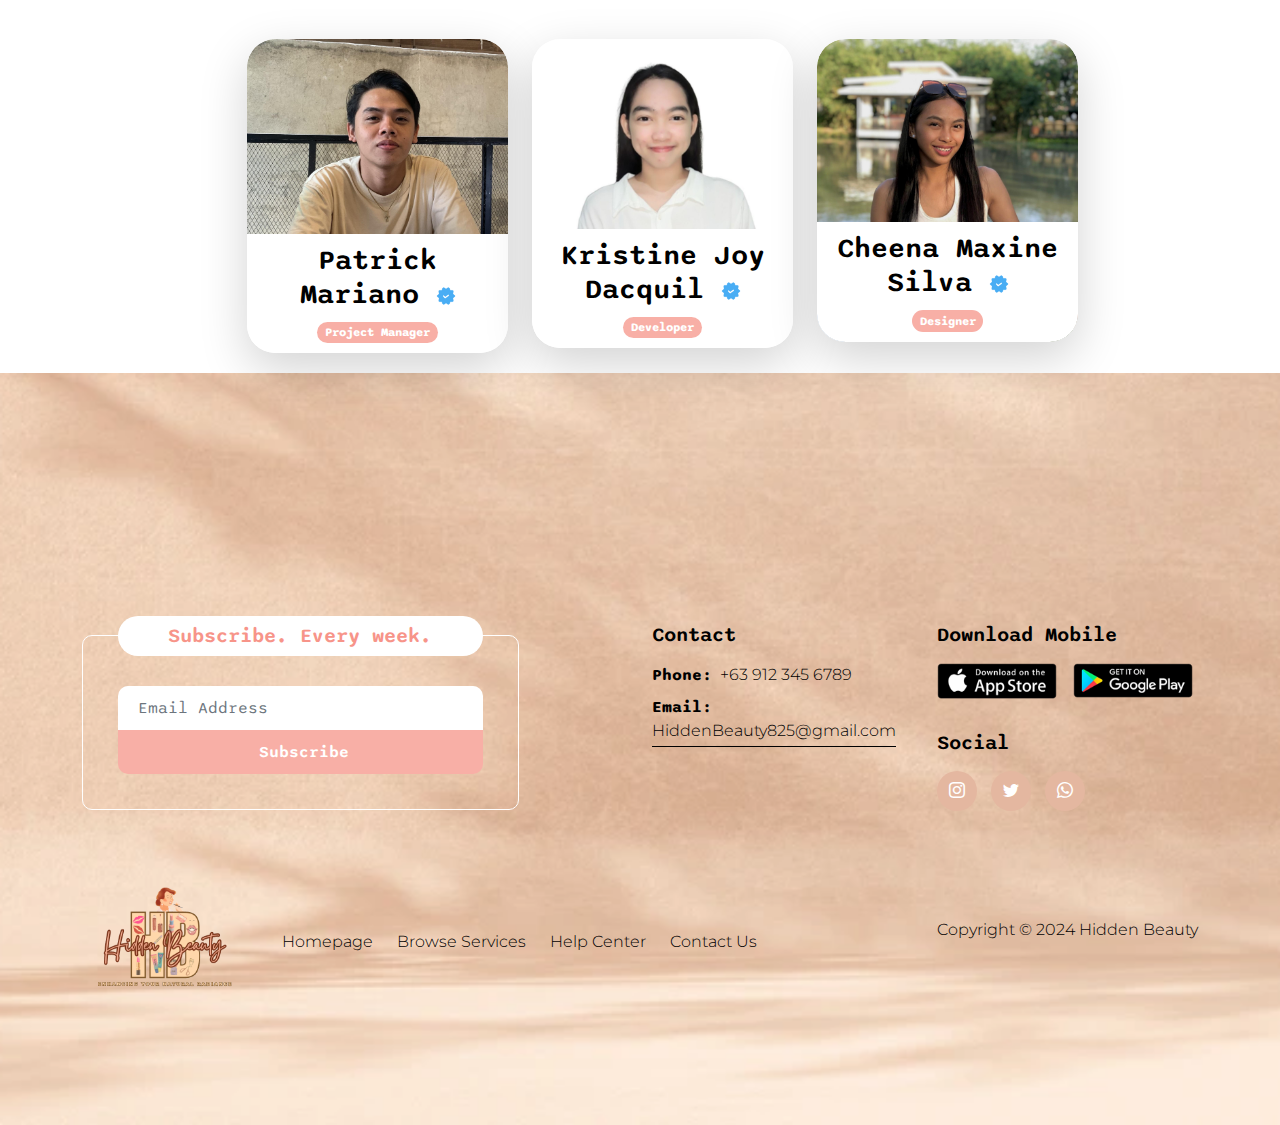
==== commit 833f5a44: "Update about.html" ====
--- a/about.html
+++ b/about.html
@@ -222,7 +222,7 @@
     </main>
 
 
-    <!--Footer-->
+   <!--Footer-->
     <footer class="site-footer">
         <div class="container">
             <div class="row">
@@ -249,7 +249,7 @@
 
                     <p>
                         <strong class="d-inline me-2">Email:</strong>
-                        <a href="#">hiddenbeauty@gmail.com</a>
+                        <a href="#">HiddenBeauty825@gmail.com</a>
                     </p>
                 </div>
 
--- a/css/hb.css
+++ b/css/hb.css
@@ -1255,3 +1255,12 @@
 
 }
 
+
+.container-form{
+  margin-left: 200px;
+  margin-bottom: 130px;
+  margin-top: 30px;
+}
+
+
+
